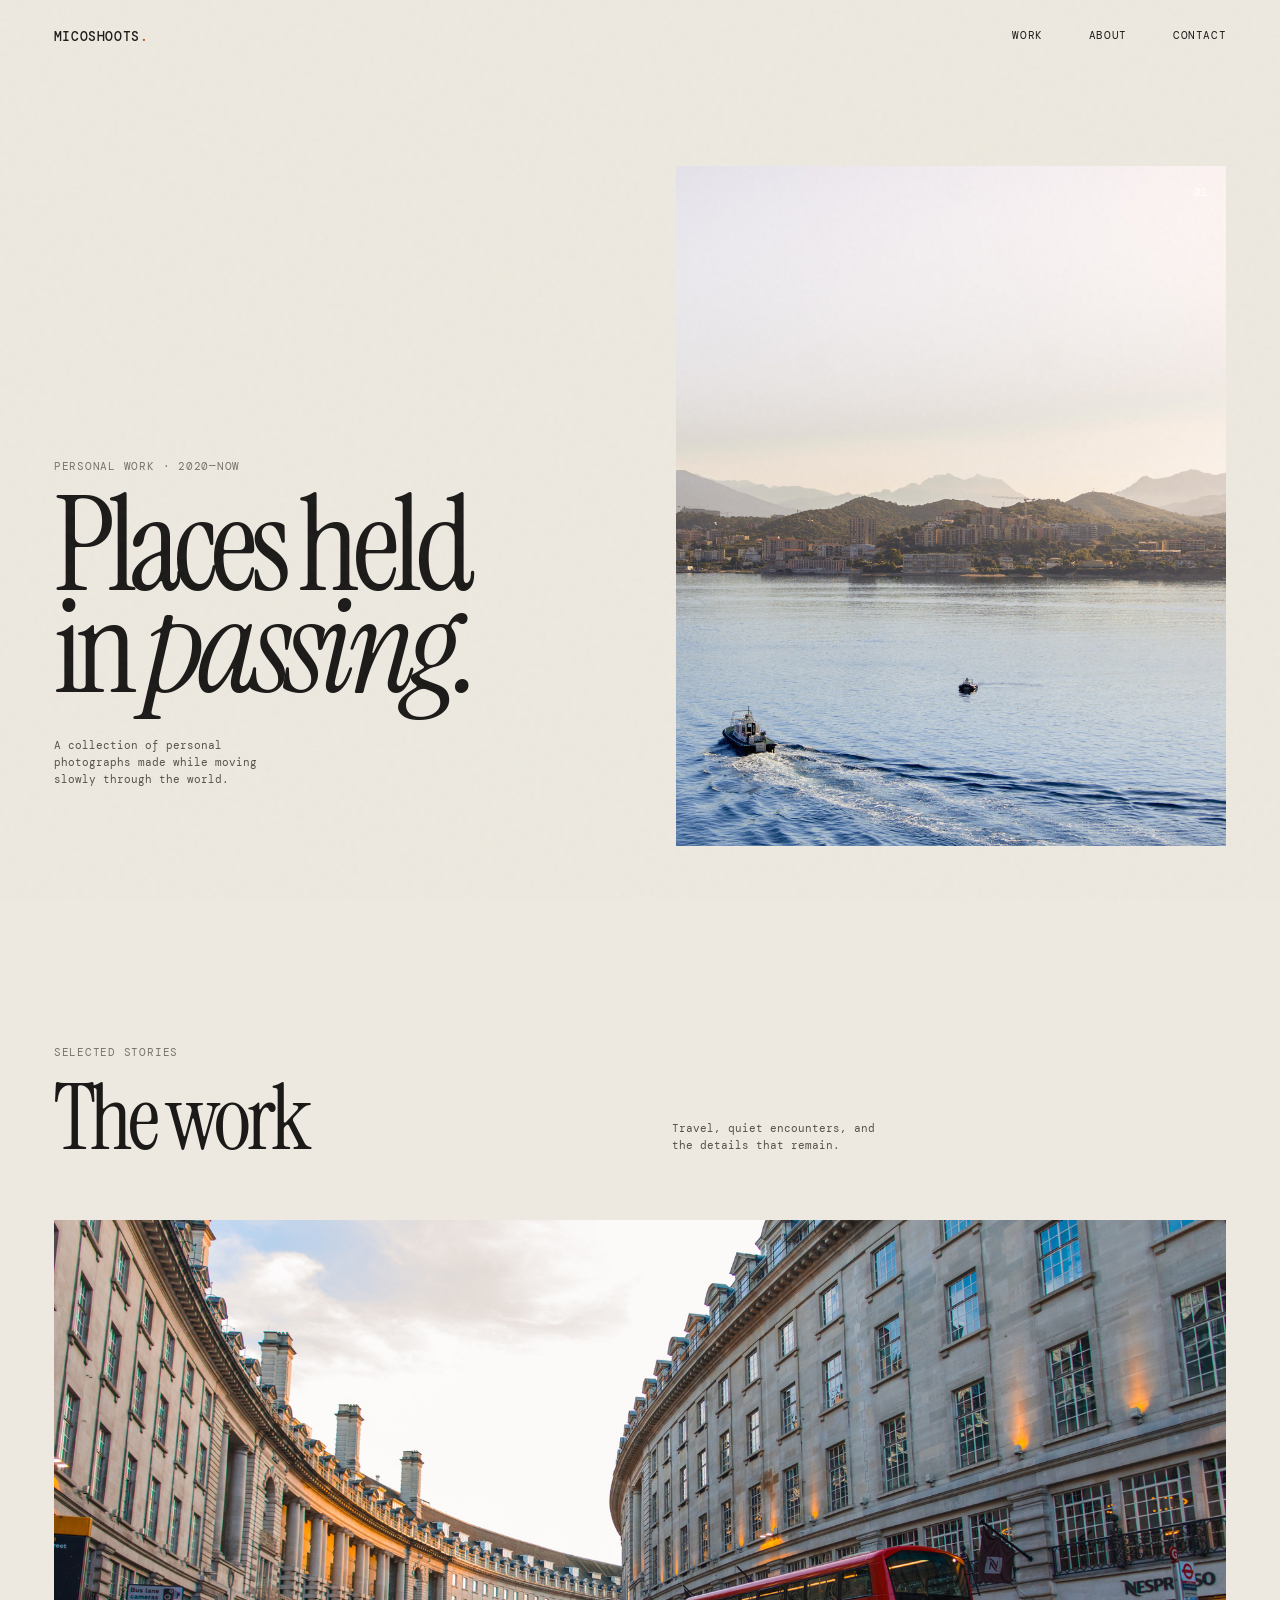
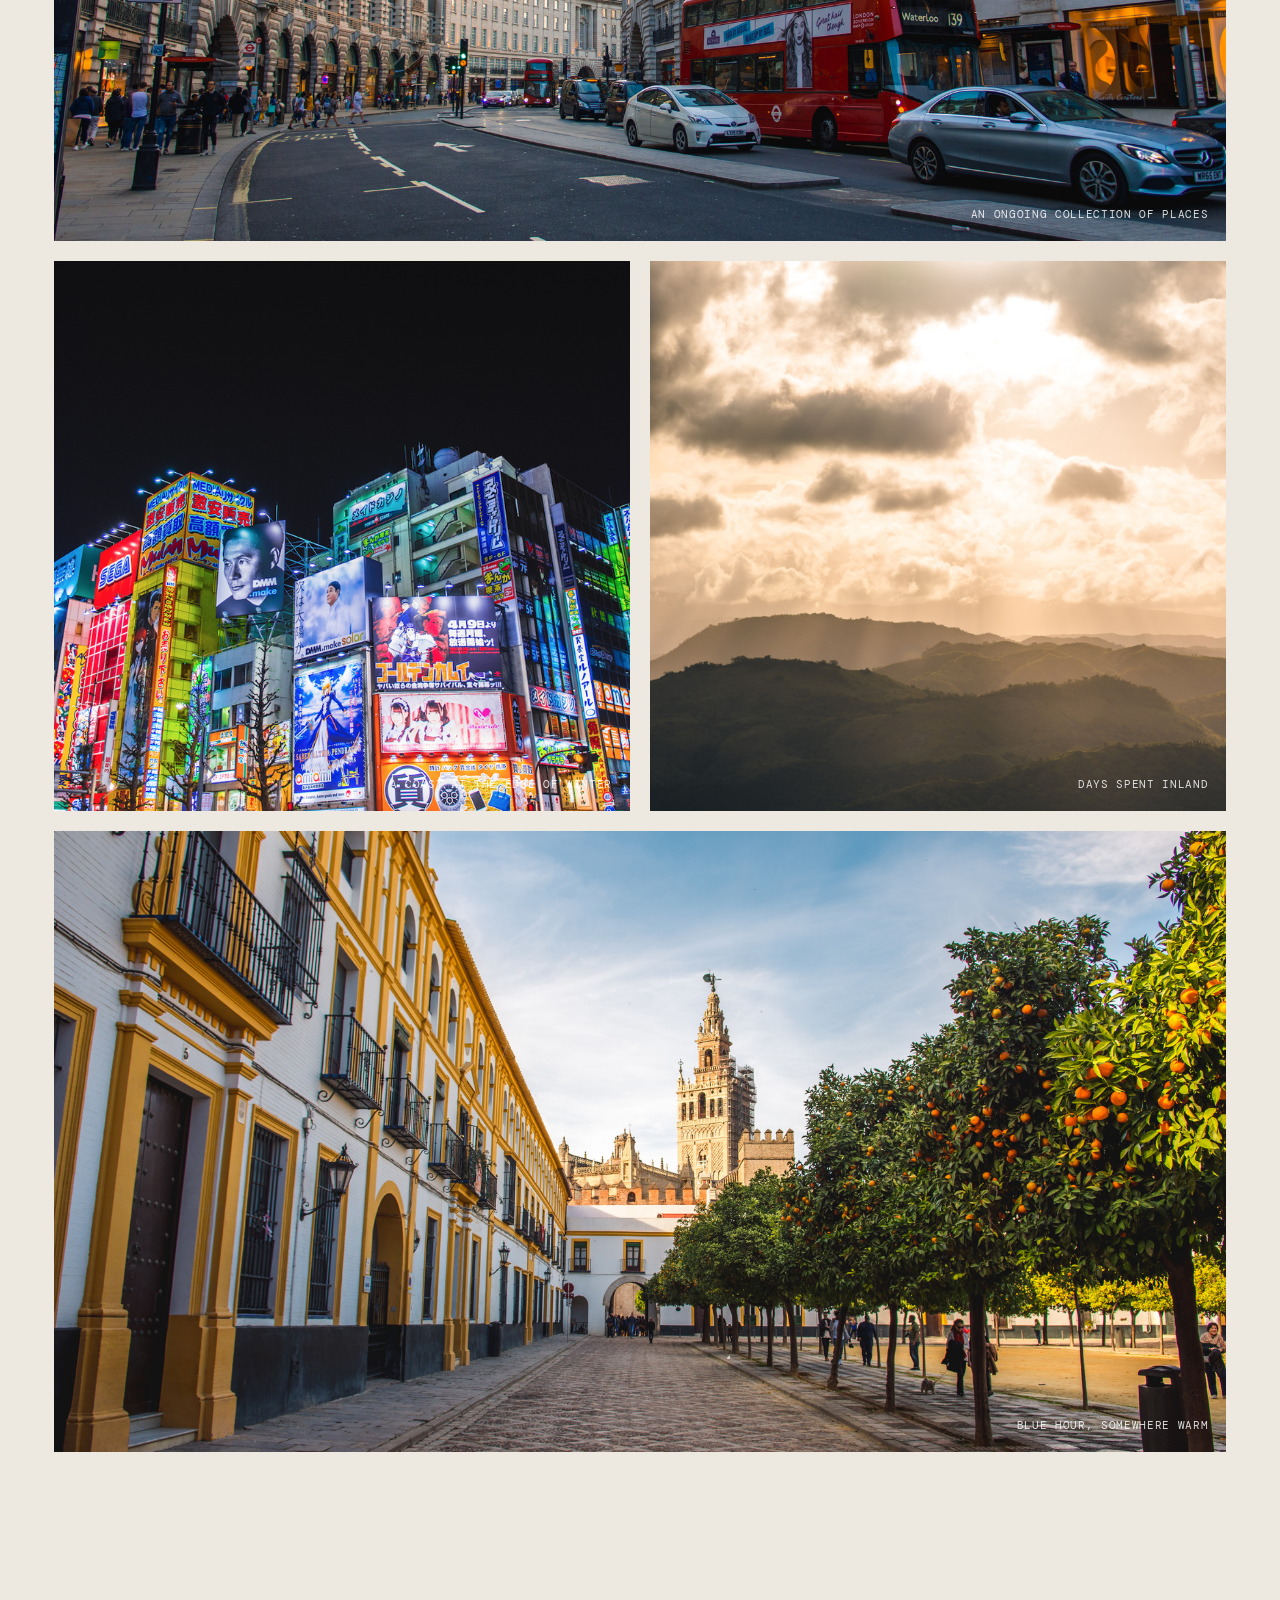
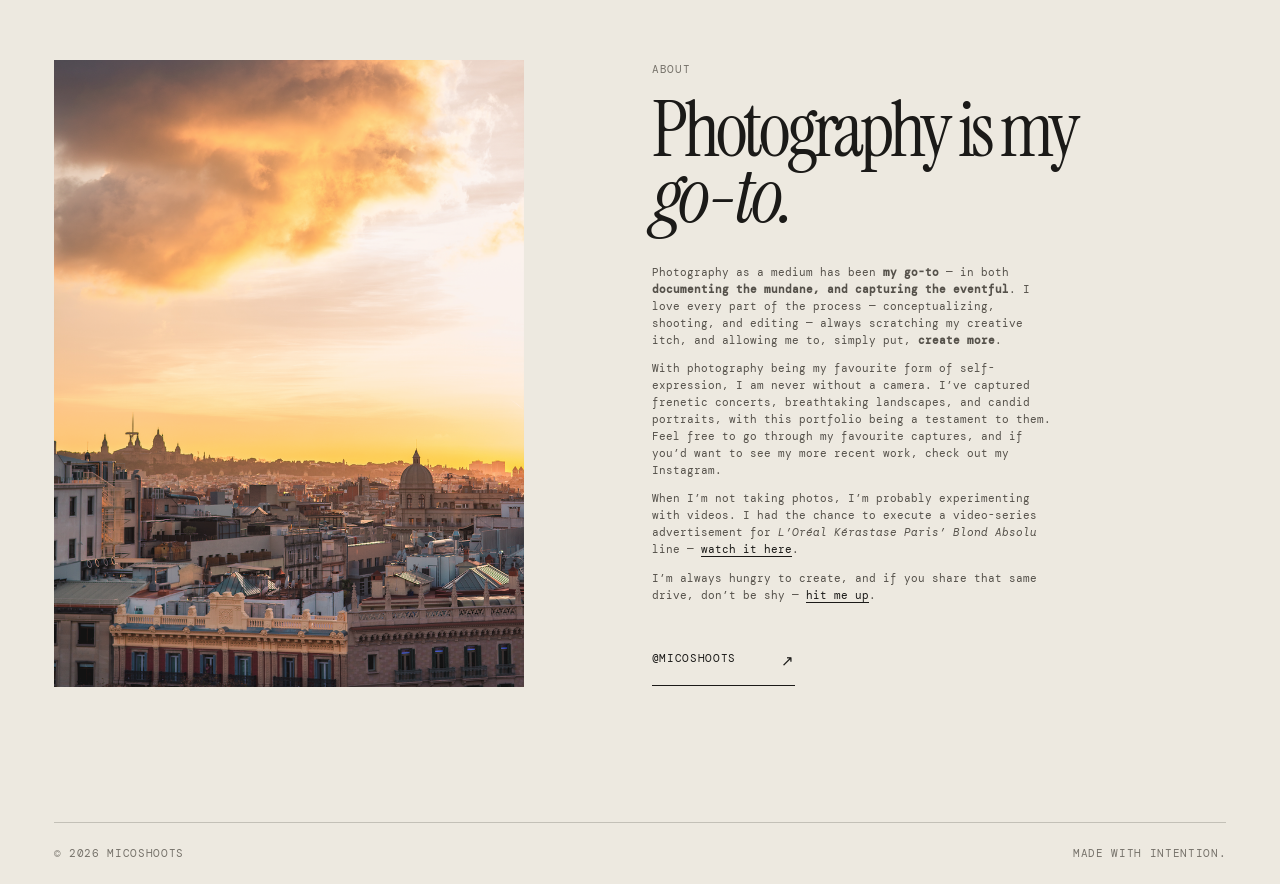
==== index.html @ 1fcacd31 "Update About section with portfolio bio" ====
<!doctype html>
<html lang="en">
  <head>
    <meta charset="UTF-8" />
    <meta name="viewport" content="width=device-width, initial-scale=1.0" />
    <meta name="description" content="A personal travel photography portfolio." />
    <title>micoshoots — Photographs</title>
    <link rel="preconnect" href="https://fonts.googleapis.com" />
    <link rel="preconnect" href="https://fonts.gstatic.com" crossorigin />
    <link href="https://fonts.googleapis.com/css2?family=DM+Mono:wght@400;500&family=Instrument+Serif:ital@0;1&display=swap" rel="stylesheet" />
    <link rel="stylesheet" href="styles.css" />
  </head>
  <body>
    <div class="grain" aria-hidden="true"></div>
    <header class="site-header">
      <a class="wordmark" href="#top">micoshoots<span>.</span></a>
      <nav aria-label="Primary navigation">
        <a href="#work">Work</a>
        <a href="#about">About</a>
        <a href="mailto:mico.go@gmail.com">Contact</a>
      </nav>
    </header>

    <main id="top">
      <section class="hero" aria-labelledby="hero-title">
        <div class="hero-copy">
          <p class="eyebrow">Personal work · 2020—now</p>
          <h1 id="hero-title">Places held<br />in <em>passing.</em></h1>
          <p class="hero-intro">A collection of personal photographs made while moving slowly through the world.</p>
        </div>
        <a class="hero-image image-slot hero-slot" href="#work" aria-label="Explore selected work">
          <img src="images/micoshoots/01.jpg" alt="Corsica, France" fetchpriority="high" />
          <span class="photo-number">01</span>
          <span class="hero-image-caption">Explore the work <span>↓</span></span>
        </a>
      </section>

      <section class="work-section" id="work" aria-labelledby="work-title">
        <div class="section-heading">
          <p class="eyebrow">Selected stories</p>
          <h2 id="work-title">The work</h2>
          <p>Travel, quiet encounters, and the details that remain.</p>
        </div>

        <div class="projects">
          <a class="project project-wide image-slot tone-slate" href="projects.html#micoshoots">
            <img src="images/micoshoots/05.jpg" alt="London, United Kingdom" loading="lazy" />
            <div class="project-meta"><span>01</span><span>2025</span></div>
            <div class="project-title"><h3>Micoshoots</h3><p>An ongoing collection of places</p></div>
          </a>
          <a class="project project-tall image-slot tone-rust" href="projects.html#salt-and-stone">
            <img src="images/micoshoots/03.png" alt="Tokyo, Japan" loading="lazy" />
            <div class="project-meta"><span>02</span><span>2024</span></div>
            <div class="project-title"><h3>Salt &amp; stone</h3><p>A coast at the edge of winter</p></div>
          </a>
          <a class="project project-tall image-slot tone-moss" href="projects.html#between-rains">
            <img src="images/micoshoots/10.jpg" alt="Rizal, Philippines" loading="lazy" />
            <div class="project-meta"><span>03</span><span>2024</span></div>
            <div class="project-title"><h3>Between rains</h3><p>Days spent inland</p></div>
          </a>
          <a class="project project-wide image-slot tone-dusk" href="projects.html#night-swimmers">
            <img src="images/micoshoots/07.jpg" alt="Seville, Spain" loading="lazy" />
            <div class="project-meta"><span>04</span><span>2023</span></div>
            <div class="project-title"><h3>Night swimmers</h3><p>Blue hour, somewhere warm</p></div>
          </a>
        </div>
      </section>

      <section class="about-section" id="about" aria-labelledby="about-title">
        <div class="about-image image-slot tone-paper"><img src="images/micoshoots/12.png" alt="Barcelona, Spain" loading="lazy" /></div>
        <div class="about-copy">
          <p class="eyebrow">About</p>
          <h2 id="about-title">Photography is my <em>go-to.</em></h2>
          <p>Photography as a medium has been <strong>my go-to</strong> — in both <strong>documenting the mundane, and capturing the eventful</strong>. I love every part of the process — conceptualizing, shooting, and editing — always scratching my creative itch, and allowing me to, simply put, <strong>create more</strong>.</p>
          <p>With photography being my favourite form of self-expression, I am never without a camera. I’ve captured frenetic concerts, breathtaking landscapes, and candid portraits, with this portfolio being a testament to them. Feel free to go through my favourite captures, and if you’d want to see my more recent work, check out my Instagram.</p>
          <p>When I’m not taking photos, I’m probably experimenting with videos. I had the chance to execute a video-series advertisement for <em>L’Oréal Kérastase Paris’ Blond Absolu</em> line — <a href="https://www.facebook.com/watch/?v=1257642291064371" target="_blank" rel="noreferrer">watch it here</a>.</p>
          <p>I’m always hungry to create, and if you share that same drive, don’t be shy — <a href="mailto:mico.go@gmail.com?subject=What's%20up!">hit me up</a>.</p>
          <a class="instagram-link" href="https://instagram.com/micoshoots/" target="_blank" rel="noreferrer">@micoshoots <span>↗</span></a>
        </div>
      </section>
    </main>

    <footer>
      <span>© <span id="year"></span> micoshoots</span>
      <span>Made with intention.</span>
    </footer>
    <script src="script.js"></script>
  </body>
</html>
---- styles.css ----
:root {
  --ink: #1b1a18;
  --paper: #ede9e0;
  --muted: #77736b;
  --line: rgba(27, 26, 24, .2);
  --mono: "DM Mono", monospace;
  --serif: "Instrument Serif", Georgia, serif;
}

* { box-sizing: border-box; }
html { scroll-behavior: smooth; }
body { margin: 0; color: var(--ink); background: var(--paper); font-family: var(--mono); font-size: 11px; line-height: 1.55; }
a { color: inherit; text-decoration: none; }
.grain { pointer-events: none; position: fixed; z-index: 10; inset: 0; opacity: .045; background-image: url("data:image/svg+xml,%3Csvg viewBox='0 0 180 180' xmlns='http://www.w3.org/2000/svg'%3E%3Cfilter id='n'%3E%3CfeTurbulence type='fractalNoise' baseFrequency='.82' numOctaves='4' stitchTiles='stitch'/%3E%3C/filter%3E%3Crect width='100%25' height='100%25' filter='url(%23n)' opacity='.8'/%3E%3C/svg%3E"); }
.site-header { position: absolute; z-index: 2; top: 0; left: 0; width: 100%; display: flex; justify-content: space-between; align-items: center; padding: 27px 4.2vw; text-transform: uppercase; letter-spacing: .055em; }
.wordmark { font-size: 13px; font-weight: 500; }
.wordmark span { color: #b4522b; }
nav { display: flex; gap: clamp(18px, 3.6vw, 55px); }
nav a, .back-link { border-bottom: 1px solid transparent; padding-bottom: 2px; transition: border-color .2s ease; }
nav a:hover, .back-link:hover { border-color: currentColor; }
.hero { min-height: 100svh; display: grid; grid-template-columns: 1fr minmax(280px, 43vw); align-items: stretch; padding: 124px 4.2vw 4.2vw; gap: 5vw; }
.hero-copy { display: flex; flex-direction: column; justify-content: flex-end; padding-bottom: 6.5vh; }
.eyebrow { text-transform: uppercase; letter-spacing: .07em; color: var(--muted); margin: 0 0 20px; }
h1, h2, h3, p { margin-top: 0; }
h1, h2, h3 { font-weight: 400; }
h1 { font-family: var(--serif); font-size: clamp(72px, 10.2vw, 160px); line-height: .78; letter-spacing: -.055em; margin: 0; }
em { font-style: italic; }
.hero-intro { width: min(250px, 90%); margin: 38px 0 0; color: #55514a; }
.image-slot { display: flex; position: relative; overflow: hidden; background: linear-gradient(140deg, #a9afb3 0%, #676e71 45%, #313a3b 100%); isolation: isolate; }
.image-slot::before { content: ""; position: absolute; z-index: -1; inset: 0; opacity: .52; background: radial-gradient(ellipse at 25% 32%, rgba(239,221,170,.9) 0 7%, transparent 22%), linear-gradient(120deg, transparent 35%, rgba(0,0,0,.3) 70%); }
.image-slot::after { content: ""; position: absolute; z-index: -1; inset: 0; background: linear-gradient(180deg, transparent 40%, rgba(0,0,0,.38)); }
.image-slot > img { position: absolute; inset: 0; width: 100%; height: 100%; object-fit: cover; }
.hero-image { min-height: min(680px, 82svh); color: #fff; align-self: end; transition: transform .5s ease; }
.hero-image:hover { transform: scale(.985); }
.replace-note { position: absolute; top: 18px; left: 18px; text-transform: uppercase; letter-spacing: .07em; opacity: .75; }
.photo-number { position: absolute; right: 18px; top: 18px; }
.hero-image-caption { align-self: flex-end; display: flex; justify-content: space-between; width: 100%; padding: 18px; text-transform: uppercase; letter-spacing: .06em; }
.hero-image-caption span { font-size: 16px; line-height: .8; }
.work-section { padding: 16vh 4.2vw; }
.section-heading { display: grid; grid-template-columns: 1fr 1fr; column-gap: 5vw; align-items: end; margin-bottom: 7vh; }
.section-heading .eyebrow { grid-column: 1 / -1; }
h2 { font-family: var(--serif); font-size: clamp(54px, 7vw, 105px); letter-spacing: -.05em; line-height: .85; margin: 0; }
.section-heading > p:last-child { max-width: 220px; margin: 0 0 3px; color: #55514a; }
.projects { display: grid; grid-template-columns: repeat(2, 1fr); gap: 20px; }
.project { min-height: 550px; padding: 18px; color: white; flex-direction: column; justify-content: space-between; transition: transform .45s ease; }
.project:hover { transform: translateY(-5px); }
.project-wide { grid-column: span 2; min-height: 69vh; }
.project-meta, .project-title { display: flex; justify-content: space-between; gap: 12px; text-transform: uppercase; letter-spacing: .06em; }
.project-title { align-items: end; }
.project h3 { font-family: var(--serif); font-size: clamp(43px, 5vw, 77px); letter-spacing: -.045em; line-height: .85; text-transform: none; margin: 0; }
.project-title p { margin: 0; text-align: right; opacity: .85; }
.tone-rust { background: linear-gradient(145deg, #d8ab77, #894724 48%, #25271e); }
.tone-rust::before { background: radial-gradient(ellipse at 25% 30%, rgba(255,225,167,.7), transparent 19%), linear-gradient(155deg, transparent 32%, rgba(32,20,15,.55)); }
.tone-moss { background: linear-gradient(145deg, #b5b781, #5f754e 45%, #1d3027); }
.tone-moss::before { background: radial-gradient(ellipse at 75% 22%, rgba(227,221,143,.7), transparent 18%), linear-gradient(155deg, transparent 35%, rgba(0,0,0,.45)); }
.tone-dusk { background: linear-gradient(145deg, #d7a5a6, #6e576a 44%, #242d45); }
.tone-dusk::before { background: radial-gradient(ellipse at 27% 23%, rgba(255,210,165,.85), transparent 15%), linear-gradient(155deg, transparent 45%, rgba(0,0,0,.4)); }
.tone-paper { background: linear-gradient(145deg, #ded5b9, #ae9b77 46%, #615346); }
.tone-paper::before { background: radial-gradient(ellipse at 70% 18%, rgba(255,247,206,.7), transparent 20%), linear-gradient(155deg, transparent 45%, rgba(0,0,0,.23)); }
.about-section { min-height: 90vh; padding: 5vw 4.2vw 15vh; display: grid; grid-template-columns: minmax(260px, .9fr) 1.1fr; gap: clamp(40px, 10vw, 180px); align-items: center; }
.about-image { aspect-ratio: 3 / 4; min-height: 420px; max-height: 72vh; }
.about-copy { max-width: 490px; }
.about-copy h2 { font-size: clamp(55px, 6vw, 94px); margin-bottom: 35px; }
.about-copy > p:not(.eyebrow) { color: #55514a; max-width: 405px; }
.about-copy p a { color: var(--ink); border-bottom: 1px solid var(--ink); }
.instagram-link { display: inline-flex; gap: 45px; margin-top: 23px; padding: 12px 0; text-transform: uppercase; letter-spacing: .06em; border-bottom: 1px solid var(--ink); }
.instagram-link span { font-size: 15px; }
footer { margin: 0 4.2vw; padding: 22px 0; border-top: 1px solid var(--line); display: flex; justify-content: space-between; color: var(--muted); text-transform: uppercase; letter-spacing: .06em; }

/* Project page */
.project-page .site-header { position: relative; }
.story { padding: 8vh 4.2vw 14vh; }
.story-intro { display: grid; grid-template-columns: 1fr 1fr; gap: 5vw; margin: 7vh 0 11vh; }
.story-intro .eyebrow { grid-column: 1 / -1; }
.story-intro h1 { font-size: clamp(82px, 13vw, 200px); }
.story-intro > p:last-child { max-width: 290px; align-self: end; margin-bottom: 0; color: #55514a; }
.story-grid { display: grid; grid-template-columns: repeat(12, 1fr); gap: 20px; }
.story-image { margin: 0; min-height: 380px; padding: 18px; align-items: flex-end; color: white; text-transform: uppercase; letter-spacing: .06em; }
.story-image span { position: relative; z-index: 1; text-shadow: 0 1px 12px rgba(0,0,0,.65); }
.landscape { grid-column: span 8; aspect-ratio: 1.45 / 1; }
.portrait { grid-column: span 4; aspect-ratio: .72 / 1; }
.full { grid-column: 1 / -1; aspect-ratio: 1.65 / 1; }

@media (max-width: 700px) {
  .site-header { padding: 20px 22px; }
  nav { gap: 15px; }
  .hero { display: flex; flex-direction: column; min-height: auto; padding: 115px 22px 22px; gap: 55px; }
  .hero-copy { padding: 0; }
  .hero-image { min-height: 76svh; }
  .work-section { padding: 115px 22px; }
  .section-heading { display: block; margin-bottom: 42px; }
  .section-heading h2 { margin-bottom: 25px; }
  .projects { display: block; }
  .project, .project-wide { min-height: 75svh; margin-bottom: 14px; }
  .project-title { display: block; }
  .project-title p { text-align: left; margin-top: 9px; }
  .about-section { min-height: auto; padding: 0 22px 105px; display: block; }
  .about-image { min-height: 0; margin-bottom: 56px; }
  footer { margin: 0 22px; font-size: 9px; }
  .story { padding: 35px 22px 90px; }
  .story-intro { display: block; margin: 65px 0 75px; }
  .story-intro h1 { margin-bottom: 32px; }
  .story-grid { gap: 12px; }
  .landscape, .portrait, .full { grid-column: 1 / -1; min-height: 300px; }
  .portrait { aspect-ratio: .78 / 1; }
}
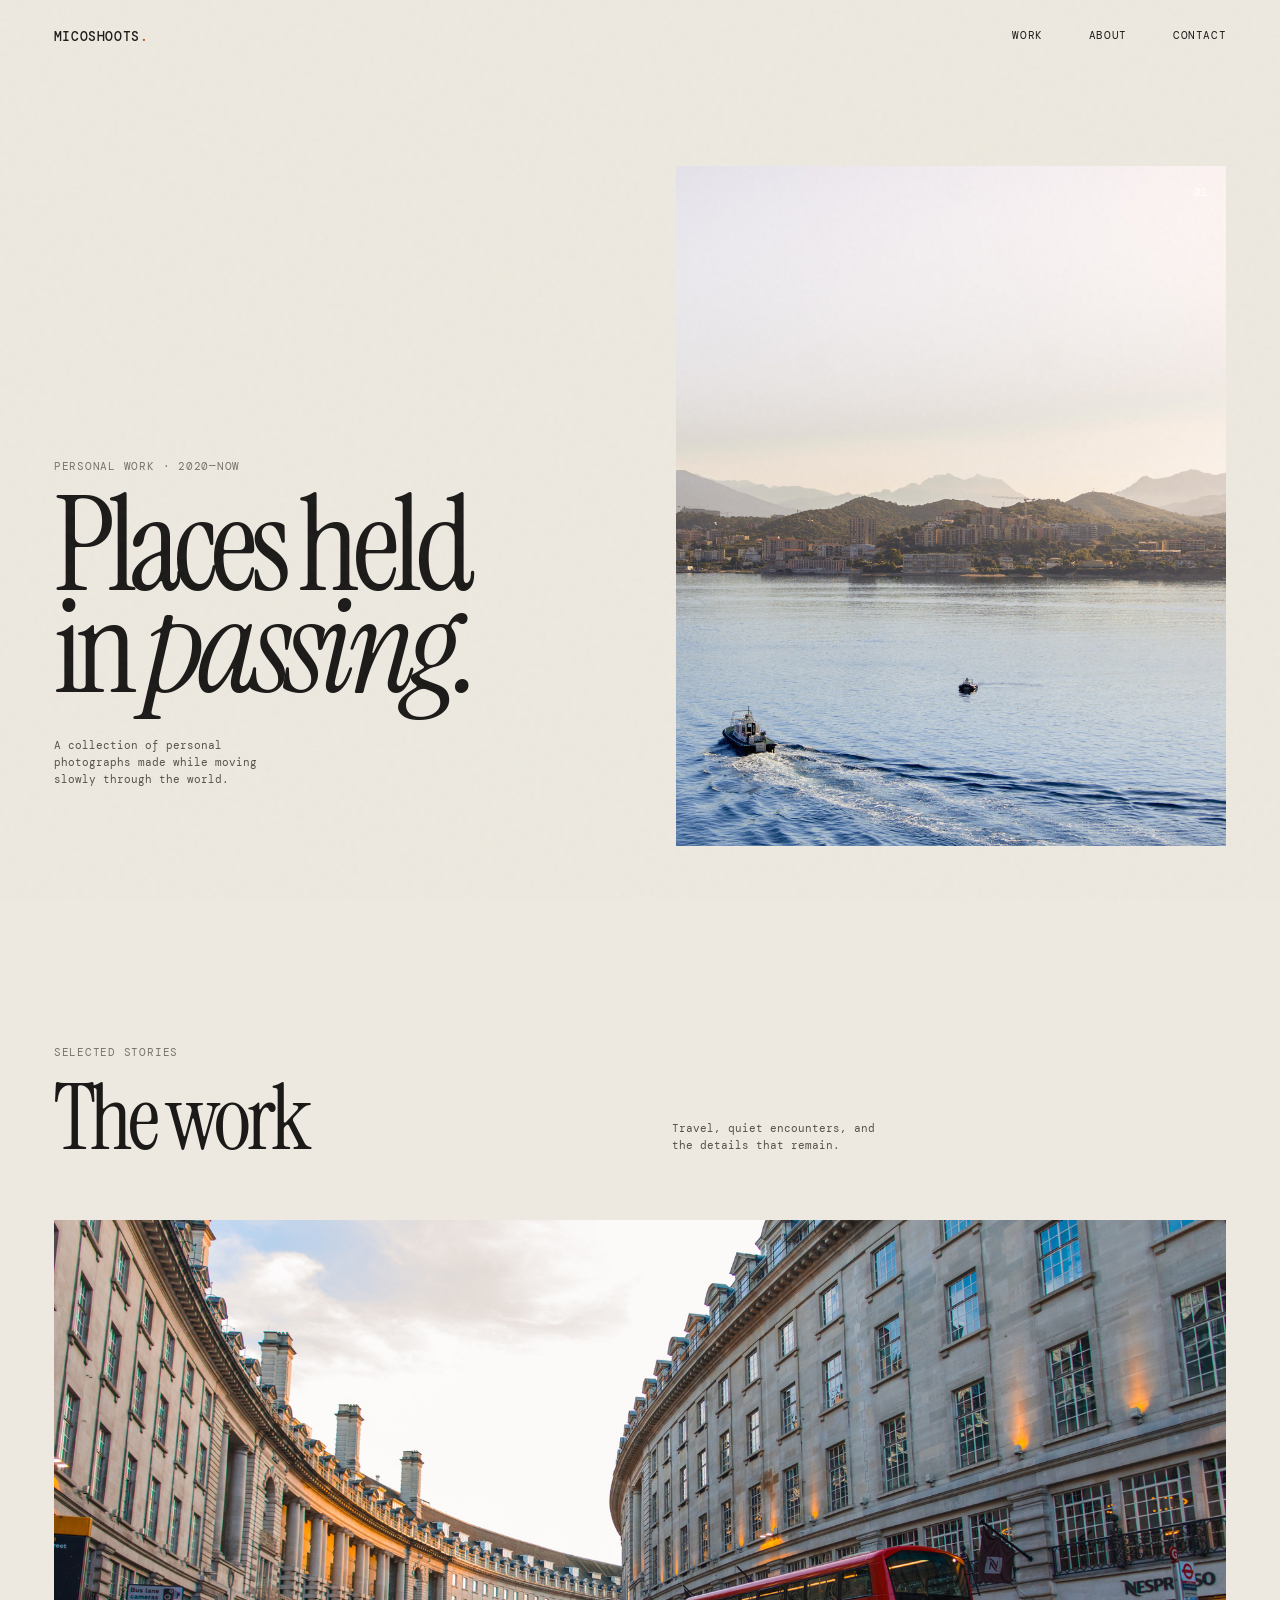
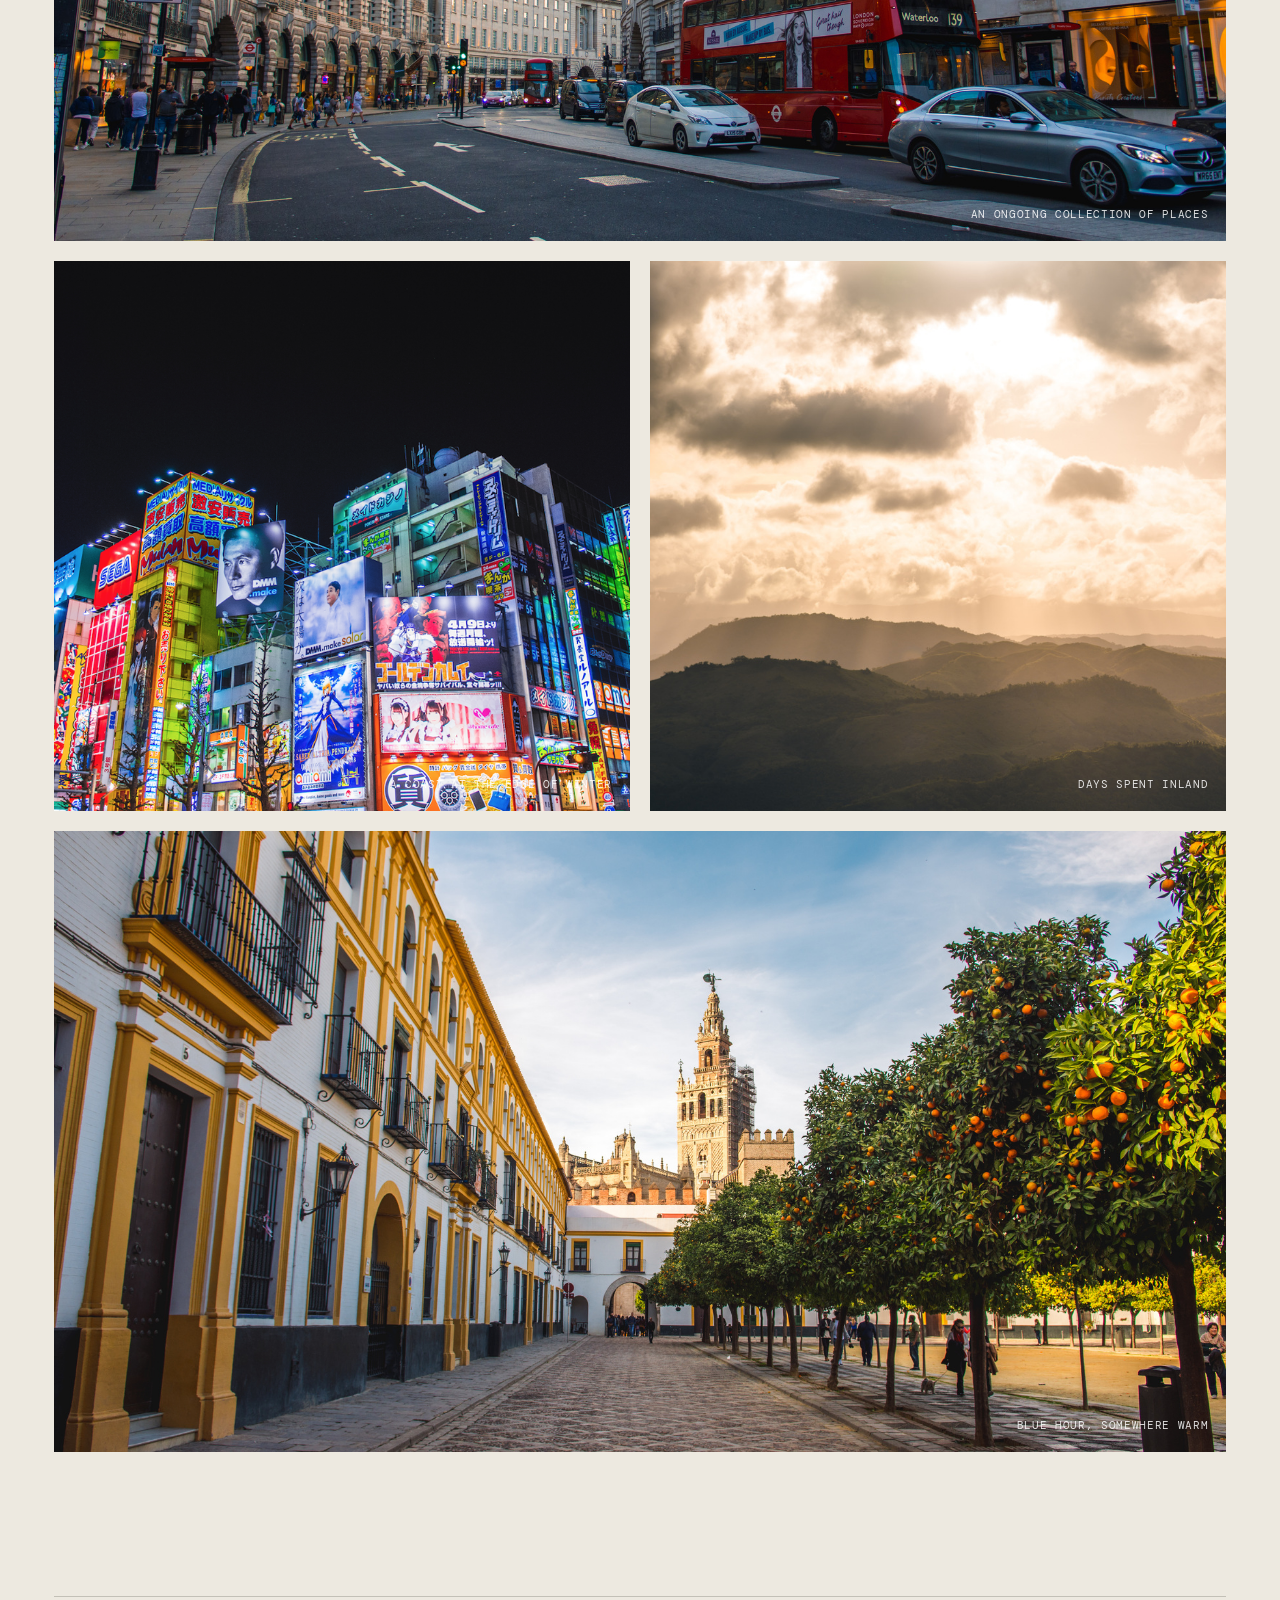
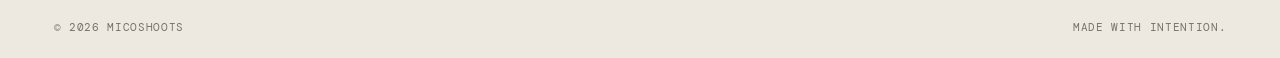
==== commit 13e9d324: "Move About content to dedicated page" ====
--- a/index.html
+++ b/index.html
@@ -5,6 +5,14 @@
     <meta name="viewport" content="width=device-width, initial-scale=1.0" />
     <meta name="description" content="A personal travel photography portfolio." />
     <title>micoshoots — Photographs</title>
+    <!-- Google tag (gtag.js) -->
+    <script async src="https://www.googletagmanager.com/gtag/js?id=G-JV5TZPGL5W"></script>
+    <script>
+      window.dataLayer = window.dataLayer || [];
+      function gtag(){dataLayer.push(arguments);}
+      gtag('js', new Date());
+      gtag('config', 'G-JV5TZPGL5W');
+    </script>
     <link rel="preconnect" href="https://fonts.googleapis.com" />
     <link rel="preconnect" href="https://fonts.gstatic.com" crossorigin />
     <link href="https://fonts.googleapis.com/css2?family=DM+Mono:wght@400;500&family=Instrument+Serif:ital@0;1&display=swap" rel="stylesheet" />
@@ -16,7 +24,7 @@
       <a class="wordmark" href="#top">micoshoots<span>.</span></a>
       <nav aria-label="Primary navigation">
         <a href="#work">Work</a>
-        <a href="#about">About</a>
+        <a href="about.html">About</a>
         <a href="mailto:mico.go@gmail.com">Contact</a>
       </nav>
     </header>
@@ -66,18 +74,6 @@
         </div>
       </section>
 
-      <section class="about-section" id="about" aria-labelledby="about-title">
-        <div class="about-image image-slot tone-paper"><img src="images/micoshoots/12.png" alt="Barcelona, Spain" loading="lazy" /></div>
-        <div class="about-copy">
-          <p class="eyebrow">About</p>
-          <h2 id="about-title">Photography is my <em>go-to.</em></h2>
-          <p>Photography as a medium has been <strong>my go-to</strong> — in both <strong>documenting the mundane, and capturing the eventful</strong>. I love every part of the process — conceptualizing, shooting, and editing — always scratching my creative itch, and allowing me to, simply put, <strong>create more</strong>.</p>
-          <p>With photography being my favourite form of self-expression, I am never without a camera. I’ve captured frenetic concerts, breathtaking landscapes, and candid portraits, with this portfolio being a testament to them. Feel free to go through my favourite captures, and if you’d want to see my more recent work, check out my Instagram.</p>
-          <p>When I’m not taking photos, I’m probably experimenting with videos. I had the chance to execute a video-series advertisement for <em>L’Oréal Kérastase Paris’ Blond Absolu</em> line — <a href="https://www.facebook.com/watch/?v=1257642291064371" target="_blank" rel="noreferrer">watch it here</a>.</p>
-          <p>I’m always hungry to create, and if you share that same drive, don’t be shy — <a href="mailto:mico.go@gmail.com?subject=What's%20up!">hit me up</a>.</p>
-          <a class="instagram-link" href="https://instagram.com/micoshoots/" target="_blank" rel="noreferrer">@micoshoots <span>↗</span></a>
-        </div>
-      </section>
     </main>
 
     <footer>
--- a/styles.css
+++ b/styles.css
@@ -57,12 +57,19 @@
 .tone-dusk::before { background: radial-gradient(ellipse at 27% 23%, rgba(255,210,165,.85), transparent 15%), linear-gradient(155deg, transparent 45%, rgba(0,0,0,.4)); }
 .tone-paper { background: linear-gradient(145deg, #ded5b9, #ae9b77 46%, #615346); }
 .tone-paper::before { background: radial-gradient(ellipse at 70% 18%, rgba(255,247,206,.7), transparent 20%), linear-gradient(155deg, transparent 45%, rgba(0,0,0,.23)); }
-.about-section { min-height: 90vh; padding: 5vw 4.2vw 15vh; display: grid; grid-template-columns: minmax(260px, .9fr) 1.1fr; gap: clamp(40px, 10vw, 180px); align-items: center; }
-.about-image { aspect-ratio: 3 / 4; min-height: 420px; max-height: 72vh; }
-.about-copy { max-width: 490px; }
-.about-copy h2 { font-size: clamp(55px, 6vw, 94px); margin-bottom: 35px; }
-.about-copy > p:not(.eyebrow) { color: #55514a; max-width: 405px; }
-.about-copy p a { color: var(--ink); border-bottom: 1px solid var(--ink); }
+.about-page .site-header { position: relative; }
+.about-page-hero { min-height: calc(100svh - 82px); display: grid; grid-template-columns: 1fr minmax(340px, 42vw); gap: clamp(45px, 8vw, 150px); align-items: end; padding: 8vh 4.2vw 7vh; }
+.about-page-title { max-width: 660px; padding-bottom: 7vh; }
+.about-page-title h1 { font-size: clamp(78px, 10.5vw, 168px); }
+.about-lede { width: min(275px, 90%); margin: 42px 0 0; color: #55514a; }
+.about-page-photo { aspect-ratio: 2 / 3; min-height: min(680px, 76svh); color: white; }
+.about-page-photo figcaption { align-self: flex-end; position: relative; width: 100%; padding: 17px 18px; text-transform: uppercase; letter-spacing: .06em; text-shadow: 0 1px 12px rgba(0,0,0,.65); }
+.about-page-story { display: grid; grid-template-columns: 1fr 1fr; gap: clamp(45px, 10vw, 180px); padding: 15vh 4.2vw 18vh; border-top: 1px solid var(--line); }
+.about-page-note { color: var(--muted); }
+.about-page-note > p:last-child { max-width: 170px; margin: 0; }
+.about-page-copy { max-width: 490px; }
+.about-page-copy > p { color: #55514a; max-width: 405px; margin-bottom: 22px; }
+.about-page-copy p a { color: var(--ink); border-bottom: 1px solid var(--ink); }
 .instagram-link { display: inline-flex; gap: 45px; margin-top: 23px; padding: 12px 0; text-transform: uppercase; letter-spacing: .06em; border-bottom: 1px solid var(--ink); }
 .instagram-link span { font-size: 15px; }
 footer { margin: 0 4.2vw; padding: 22px 0; border-top: 1px solid var(--line); display: flex; justify-content: space-between; color: var(--muted); text-transform: uppercase; letter-spacing: .06em; }
@@ -84,9 +91,11 @@
 @media (max-width: 700px) {
   .site-header { padding: 20px 22px; }
   nav { gap: 15px; }
-  .hero { display: flex; flex-direction: column; min-height: auto; padding: 115px 22px 22px; gap: 55px; }
+  .hero { display: flex; flex-direction: column; min-height: 100svh; padding: 96px 22px 24px; gap: 34px; }
   .hero-copy { padding: 0; }
-  .hero-image { min-height: 76svh; }
+  .hero h1 { font-size: clamp(62px, 18vw, 78px); line-height: .8; }
+  .hero-intro { margin-top: 26px; }
+  .hero-image { align-self: stretch; width: 100%; min-height: 0; aspect-ratio: 5 / 4; }
   .work-section { padding: 115px 22px; }
   .section-heading { display: block; margin-bottom: 42px; }
   .section-heading h2 { margin-bottom: 25px; }
@@ -94,8 +103,13 @@
   .project, .project-wide { min-height: 75svh; margin-bottom: 14px; }
   .project-title { display: block; }
   .project-title p { text-align: left; margin-top: 9px; }
-  .about-section { min-height: auto; padding: 0 22px 105px; display: block; }
-  .about-image { min-height: 0; margin-bottom: 56px; }
+  .about-page-hero { display: flex; flex-direction: column; align-items: stretch; min-height: auto; padding: 70px 22px 90px; gap: 56px; }
+  .about-page-title { padding: 0; }
+  .about-page-title h1 { font-size: clamp(67px, 19vw, 88px); line-height: .8; }
+  .about-lede { margin-top: 30px; }
+  .about-page-photo { align-self: stretch; min-height: 0; width: 100%; aspect-ratio: 2 / 3; }
+  .about-page-story { display: block; padding: 88px 22px 105px; }
+  .about-page-note { margin-bottom: 48px; }
   footer { margin: 0 22px; font-size: 9px; }
   .story { padding: 35px 22px 90px; }
   .story-intro { display: block; margin: 65px 0 75px; }
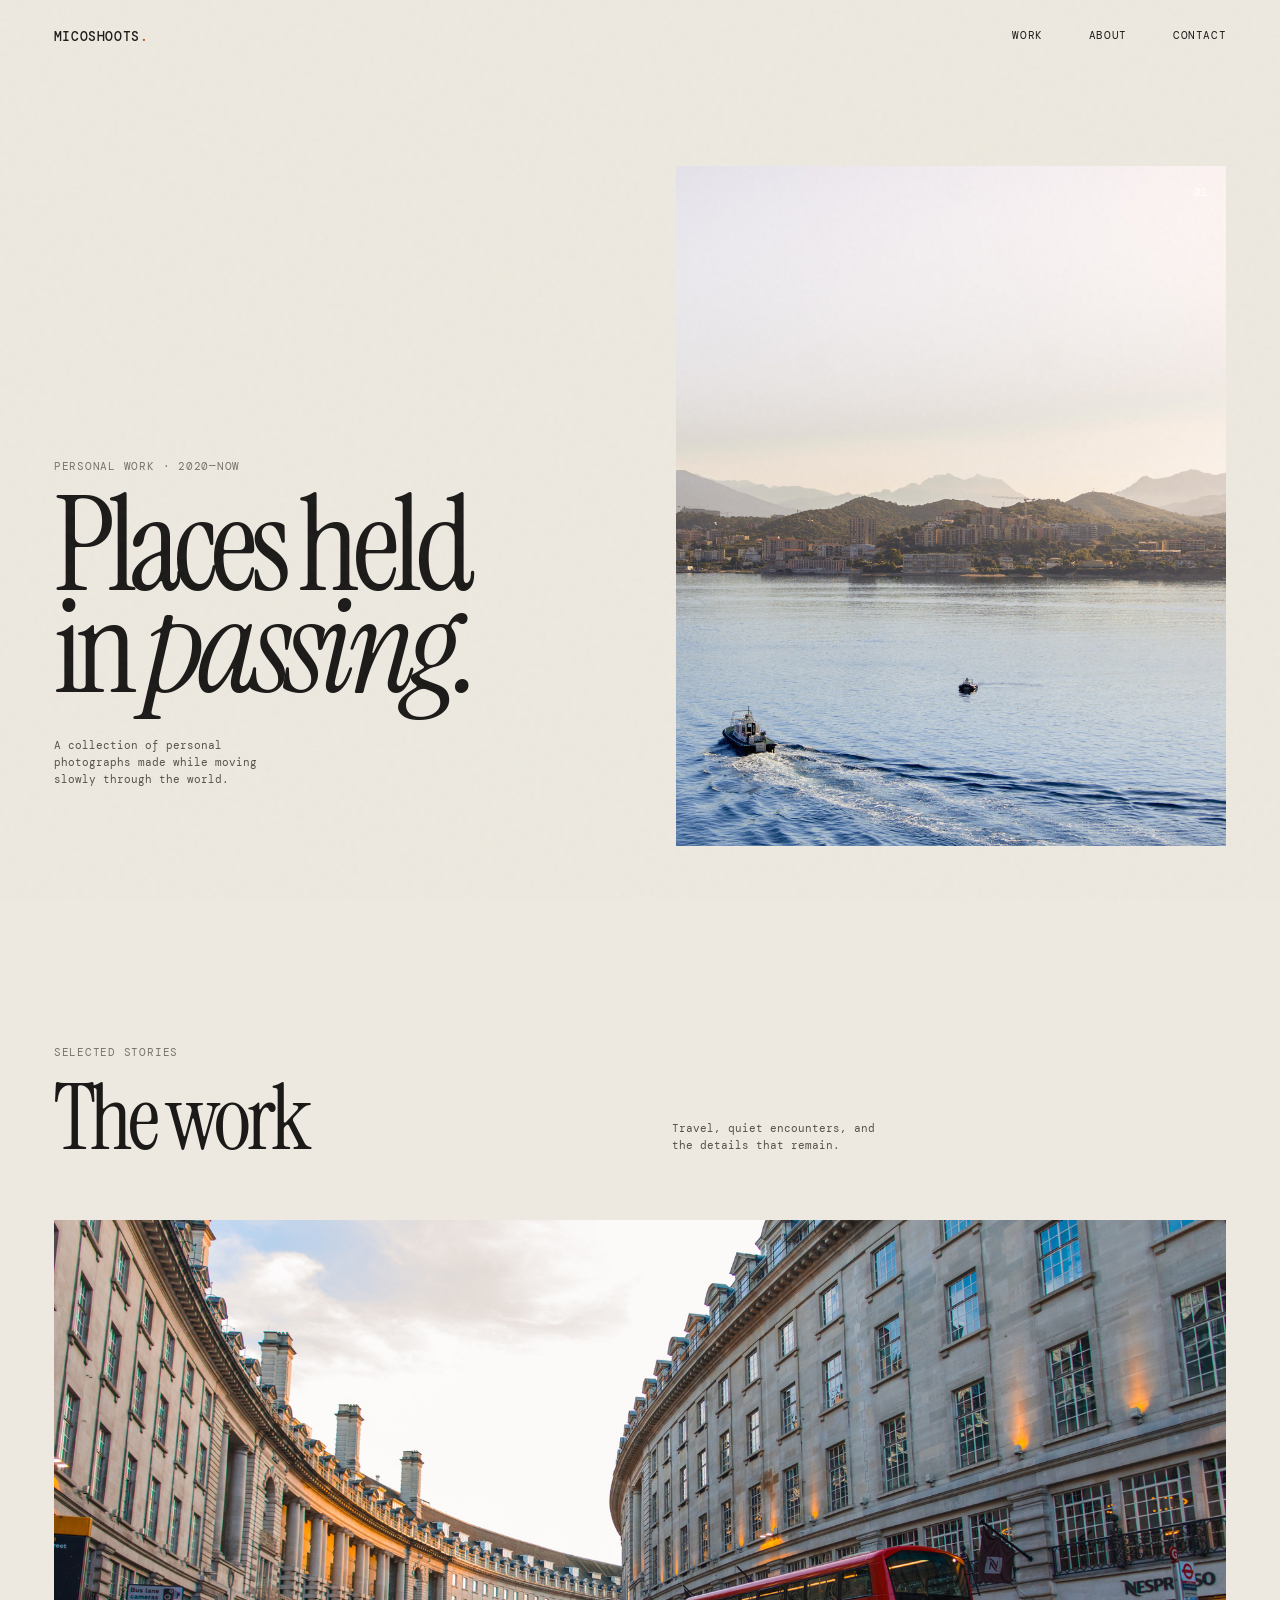
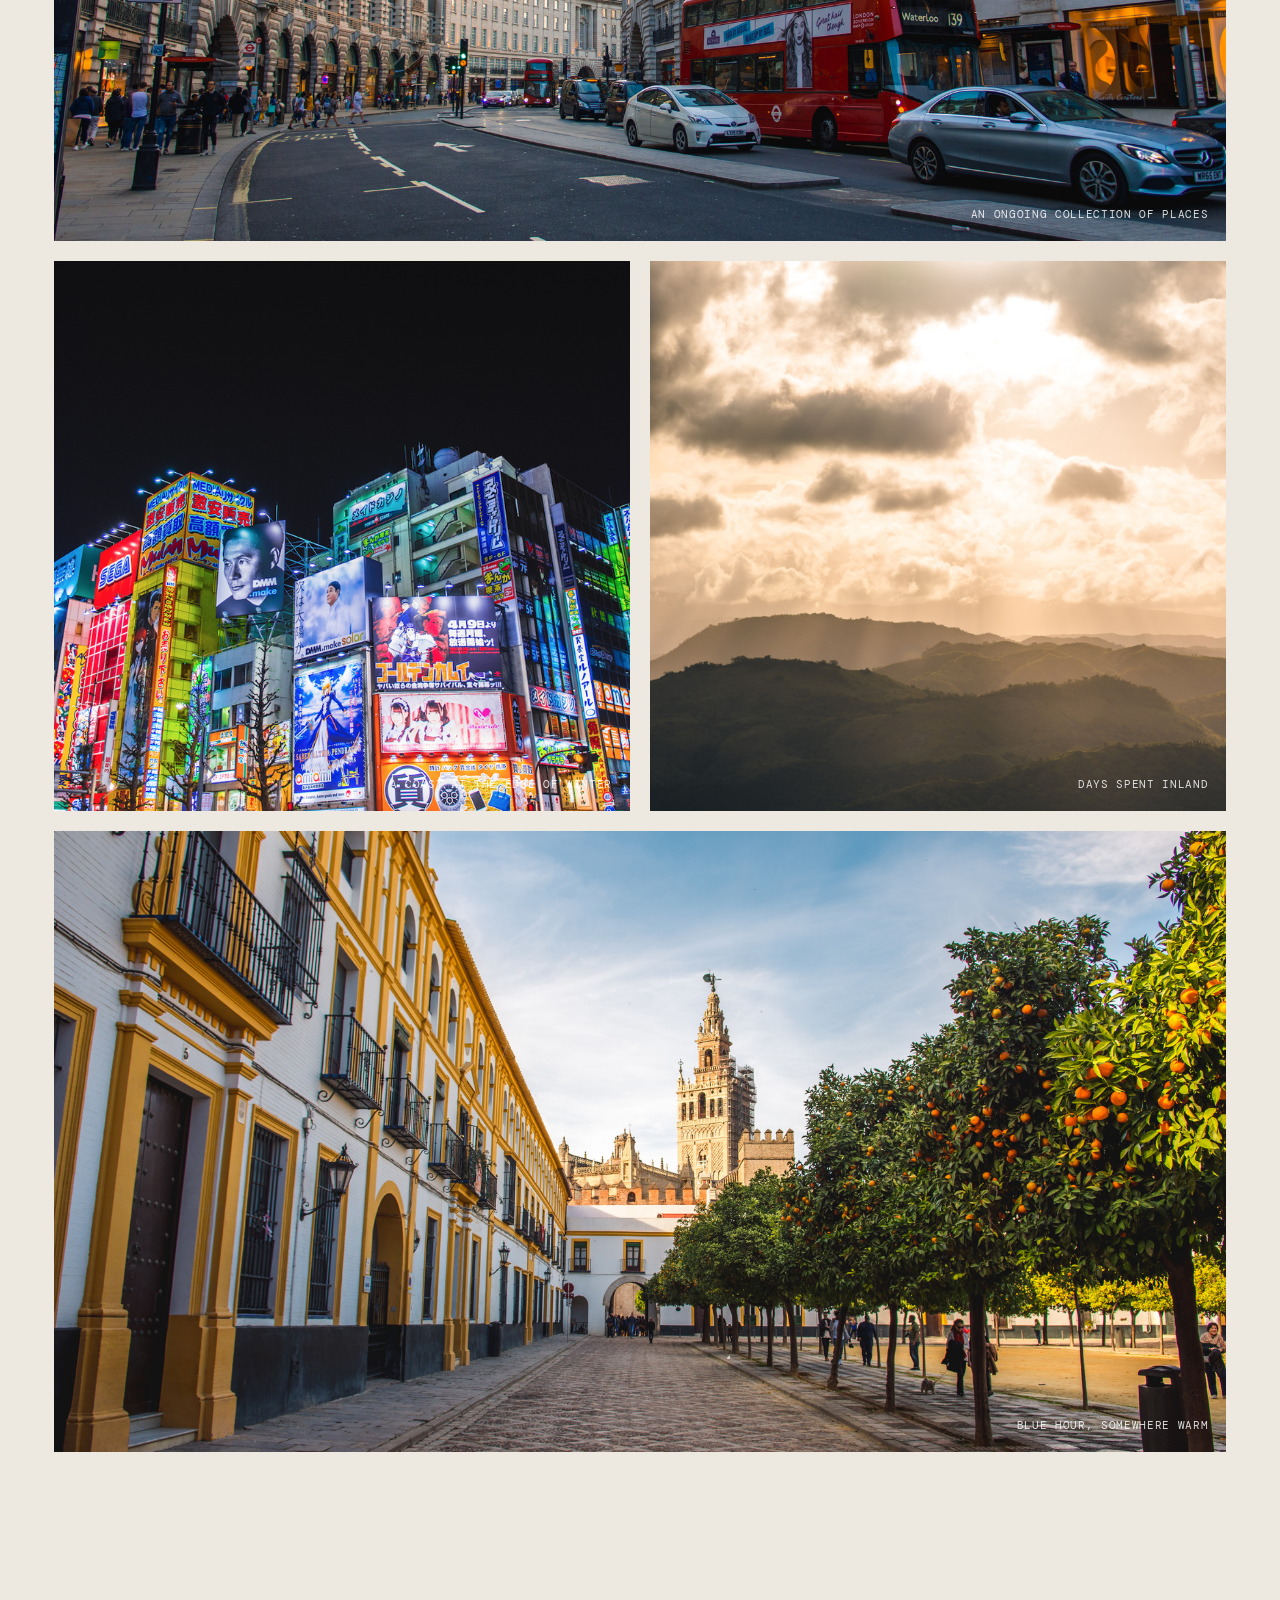
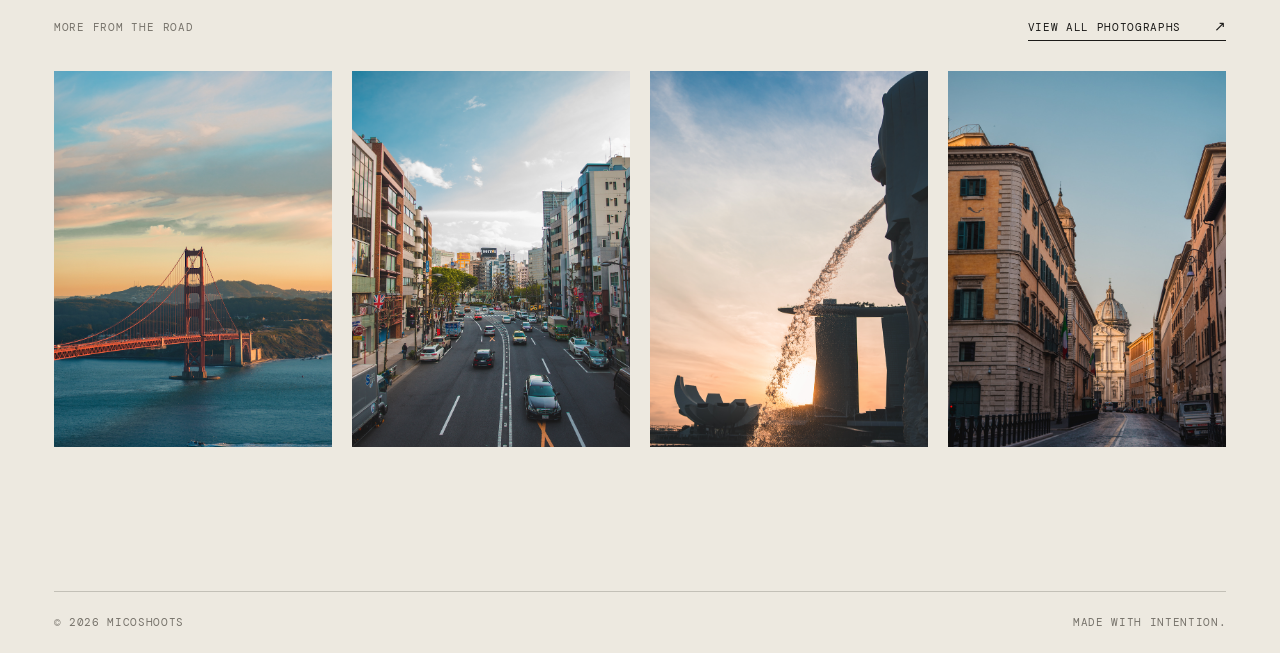
==== commit e468428c: "Feature more Places photographs on home" ====
--- a/index.html
+++ b/index.html
@@ -72,6 +72,19 @@
             <div class="project-title"><h3>Night swimmers</h3><p>Blue hour, somewhere warm</p></div>
           </a>
         </div>
+
+        <section class="more-places" aria-labelledby="more-places-title">
+          <div class="more-places-heading">
+            <p class="eyebrow" id="more-places-title">More from the road</p>
+            <a href="projects.html#micoshoots">View all photographs <span>↗</span></a>
+          </div>
+          <div class="more-places-grid">
+            <a class="more-place image-slot" href="projects.html#micoshoots"><img src="images/micoshoots/06.png" alt="San Francisco, USA" loading="lazy" /></a>
+            <a class="more-place image-slot" href="projects.html#micoshoots"><img src="images/micoshoots/08.png" alt="Tokyo, Japan" loading="lazy" /></a>
+            <a class="more-place image-slot" href="projects.html#micoshoots"><img src="images/micoshoots/09.png" alt="Singapore City, Singapore" loading="lazy" /></a>
+            <a class="more-place image-slot" href="projects.html#micoshoots"><img src="images/micoshoots/11.jpg" alt="Rome, Italy" loading="lazy" /></a>
+          </div>
+        </section>
       </section>
 
     </main>
--- a/styles.css
+++ b/styles.css
@@ -49,6 +49,14 @@
 .project-title { align-items: end; }
 .project h3 { font-family: var(--serif); font-size: clamp(43px, 5vw, 77px); letter-spacing: -.045em; line-height: .85; text-transform: none; margin: 0; }
 .project-title p { margin: 0; text-align: right; opacity: .85; }
+.more-places { margin-top: 20px; padding-top: 16vh; }
+.more-places-heading { display: flex; justify-content: space-between; align-items: baseline; margin-bottom: 30px; }
+.more-places-heading .eyebrow { margin: 0; }
+.more-places-heading a { padding-bottom: 2px; border-bottom: 1px solid var(--ink); text-transform: uppercase; letter-spacing: .06em; }
+.more-places-heading span { margin-left: 25px; font-size: 14px; }
+.more-places-grid { display: grid; grid-template-columns: repeat(4, 1fr); gap: 20px; }
+.more-place { aspect-ratio: .74 / 1; transition: transform .45s ease; }
+.more-place:hover { transform: translateY(-5px); }
 .tone-rust { background: linear-gradient(145deg, #d8ab77, #894724 48%, #25271e); }
 .tone-rust::before { background: radial-gradient(ellipse at 25% 30%, rgba(255,225,167,.7), transparent 19%), linear-gradient(155deg, transparent 32%, rgba(32,20,15,.55)); }
 .tone-moss { background: linear-gradient(145deg, #b5b781, #5f754e 45%, #1d3027); }
@@ -103,6 +111,10 @@
   .project, .project-wide { min-height: 75svh; margin-bottom: 14px; }
   .project-title { display: block; }
   .project-title p { text-align: left; margin-top: 9px; }
+  .more-places { margin-top: 0; padding-top: 90px; }
+  .more-places-heading { display: block; margin-bottom: 25px; }
+  .more-places-heading a { display: inline-block; margin-top: 4px; }
+  .more-places-grid { grid-template-columns: repeat(2, 1fr); gap: 12px; }
   .about-page-hero { display: flex; flex-direction: column; align-items: stretch; min-height: auto; padding: 70px 22px 90px; gap: 56px; }
   .about-page-title { padding: 0; }
   .about-page-title h1 { font-size: clamp(67px, 19vw, 88px); line-height: .8; }
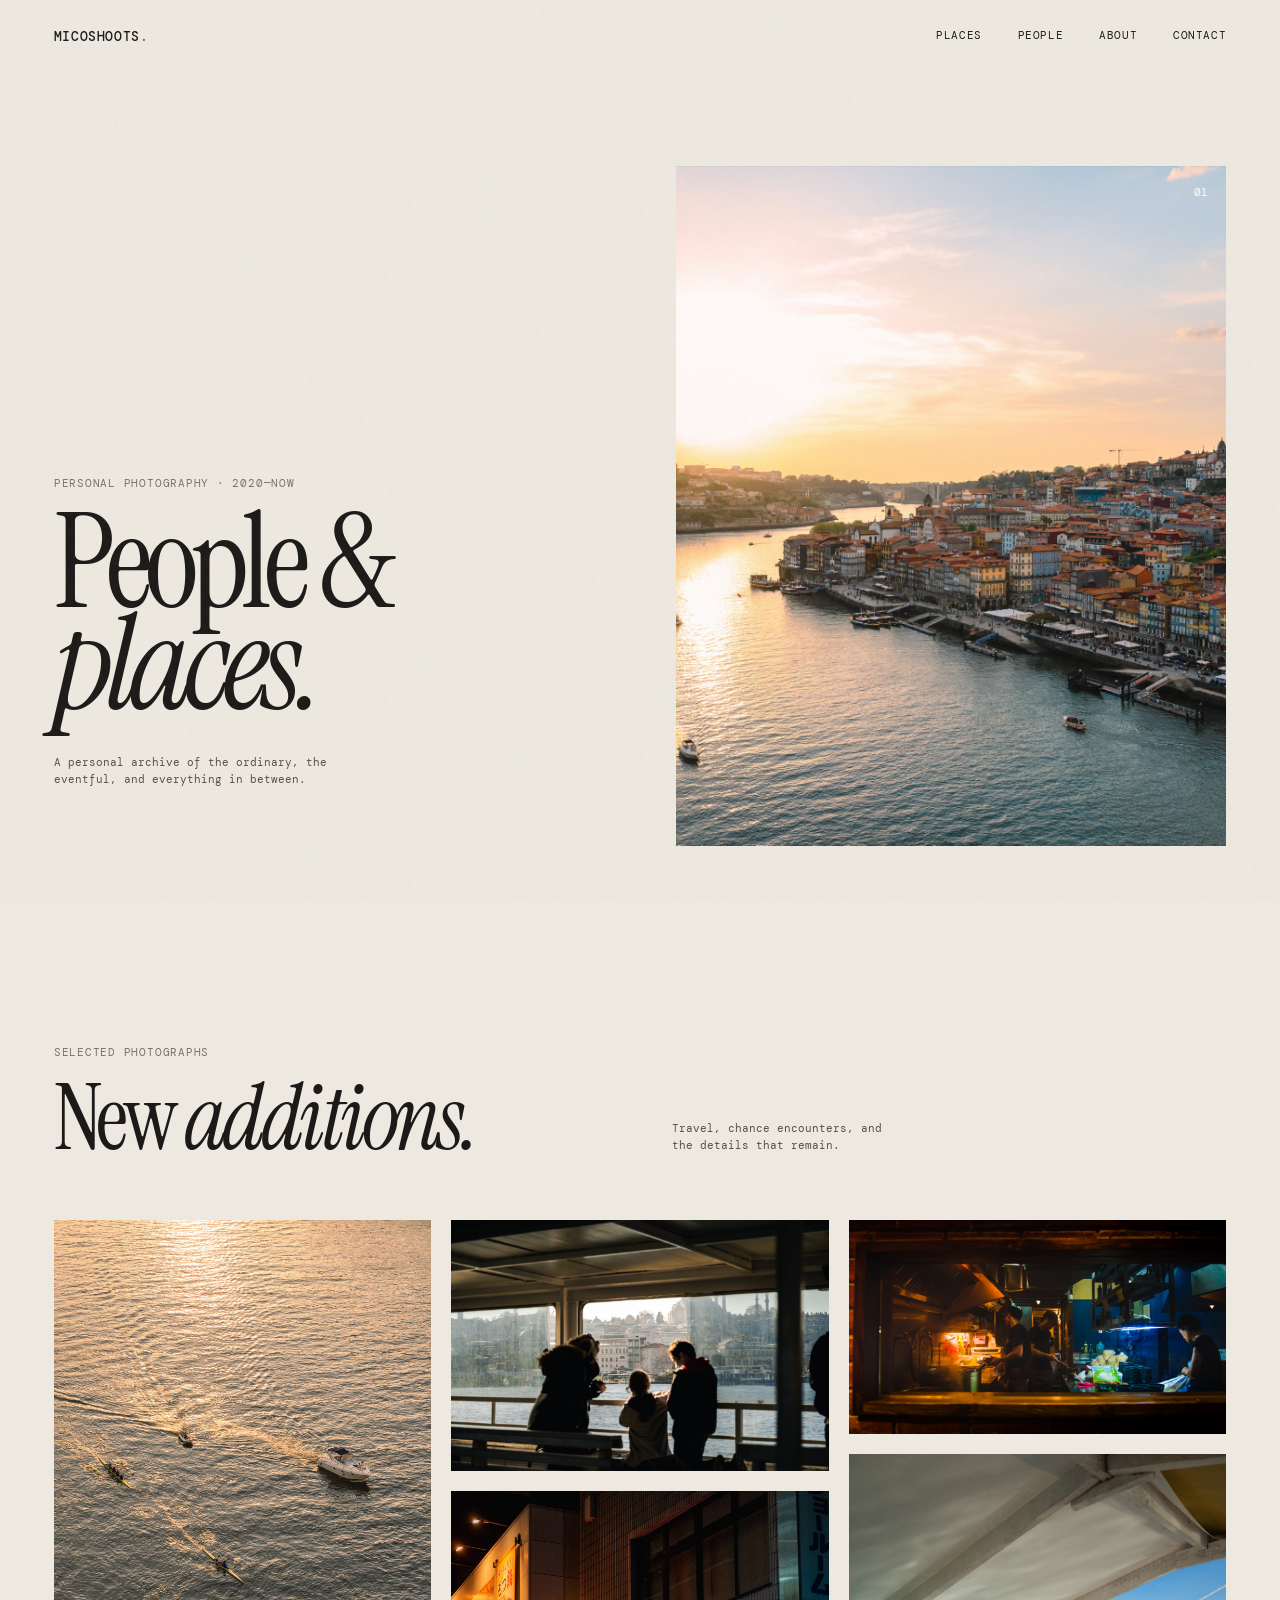
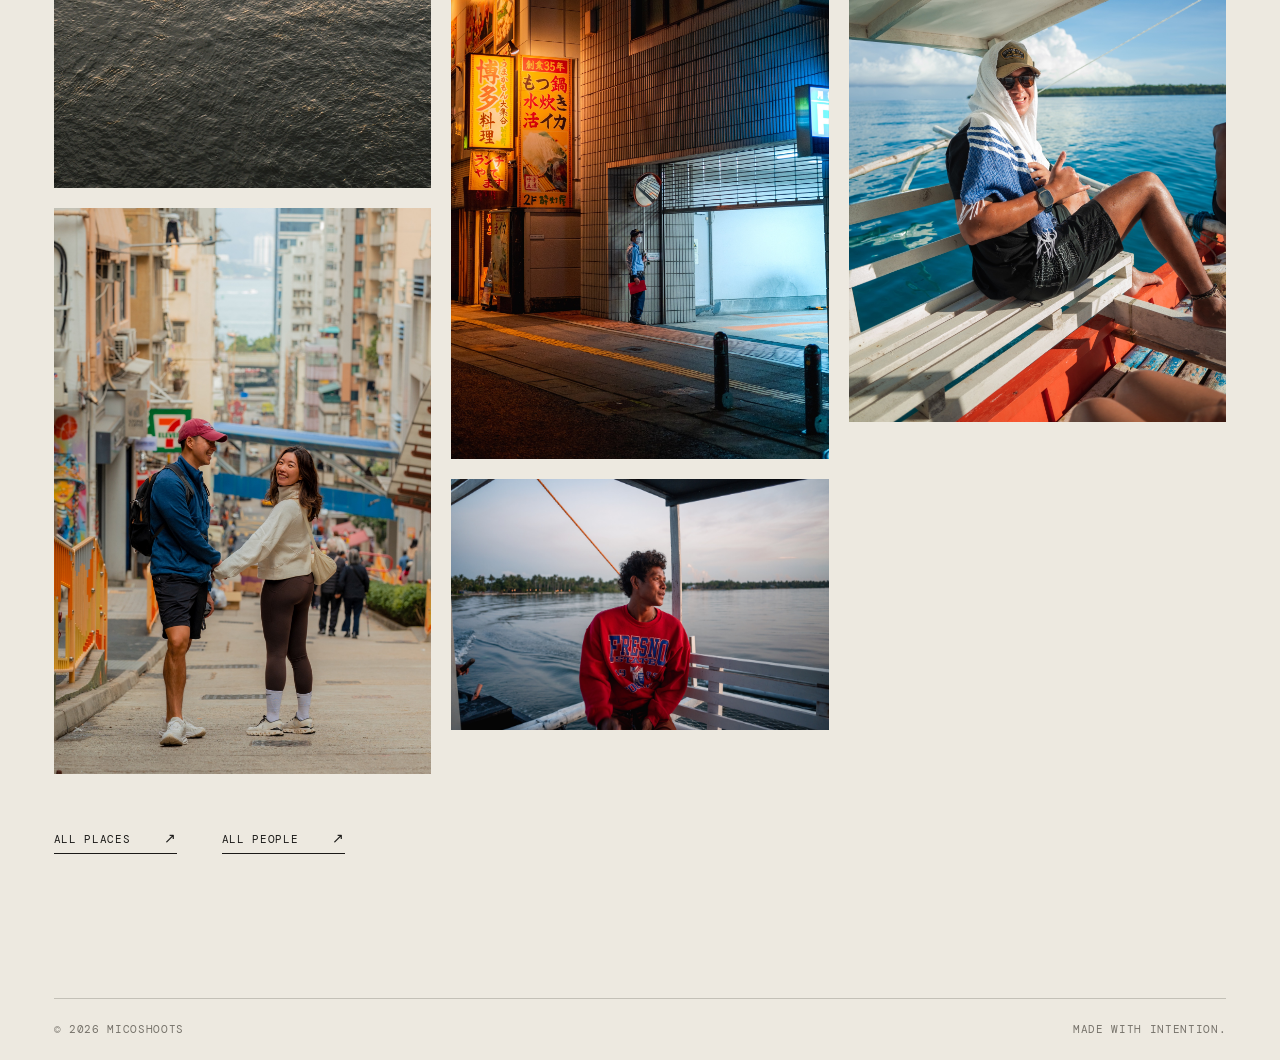
==== commit d40b75e4: "Add Places and People photo galleries" ====
--- a/index.html
+++ b/index.html
@@ -3,8 +3,9 @@
   <head>
     <meta charset="UTF-8" />
     <meta name="viewport" content="width=device-width, initial-scale=1.0" />
-    <meta name="description" content="A personal travel photography portfolio." />
+    <meta name="description" content="Personal photographs of people and places by Mico Go." />
     <title>micoshoots — Photographs</title>
+    <link rel="icon" href="favicon.svg" type="image/svg+xml" />
     <!-- Google tag (gtag.js) -->
     <script async src="https://www.googletagmanager.com/gtag/js?id=G-JV5TZPGL5W"></script>
     <script>
@@ -23,7 +24,8 @@
     <header class="site-header">
       <a class="wordmark" href="#top">micoshoots<span>.</span></a>
       <nav aria-label="Primary navigation">
-        <a href="#work">Work</a>
+        <a href="places.html">Places</a>
+        <a href="people.html">People</a>
         <a href="about.html">About</a>
         <a href="mailto:mico.go@gmail.com">Contact</a>
       </nav>
@@ -32,59 +34,38 @@
     <main id="top">
       <section class="hero" aria-labelledby="hero-title">
         <div class="hero-copy">
-          <p class="eyebrow">Personal work · 2020—now</p>
-          <h1 id="hero-title">Places held<br />in <em>passing.</em></h1>
-          <p class="hero-intro">A collection of personal photographs made while moving slowly through the world.</p>
+          <p class="eyebrow">Personal photography · 2020—now</p>
+          <h1 id="hero-title">People &amp;<br /><em>places.</em></h1>
+          <p class="hero-intro">A personal archive of the ordinary, the eventful, and everything in between.</p>
         </div>
-        <a class="hero-image image-slot hero-slot" href="#work" aria-label="Explore selected work">
-          <img src="images/micoshoots/01.jpg" alt="Corsica, France" fetchpriority="high" />
+        <a class="hero-image image-slot hero-slot" href="#featured" aria-label="Explore selected photographs">
+          <img src="images/places/MTG_1075.jpg" alt="Travel photograph" fetchpriority="high" />
           <span class="photo-number">01</span>
-          <span class="hero-image-caption">Explore the work <span>↓</span></span>
+          <span class="hero-image-caption">See the photographs <span>↓</span></span>
         </a>
       </section>
 
-      <section class="work-section" id="work" aria-labelledby="work-title">
+      <section class="home-selection" id="featured" aria-labelledby="featured-title">
         <div class="section-heading">
-          <p class="eyebrow">Selected stories</p>
-          <h2 id="work-title">The work</h2>
-          <p>Travel, quiet encounters, and the details that remain.</p>
+          <p class="eyebrow">Selected photographs</p>
+          <h2 id="featured-title">New <em>additions.</em></h2>
+          <p>Travel, chance encounters, and the details that remain.</p>
         </div>
 
-        <div class="projects">
-          <a class="project project-wide image-slot tone-slate" href="projects.html#micoshoots">
-            <img src="images/micoshoots/05.jpg" alt="London, United Kingdom" loading="lazy" />
-            <div class="project-meta"><span>01</span><span>2025</span></div>
-            <div class="project-title"><h3>Micoshoots</h3><p>An ongoing collection of places</p></div>
-          </a>
-          <a class="project project-tall image-slot tone-rust" href="projects.html#salt-and-stone">
-            <img src="images/micoshoots/03.png" alt="Tokyo, Japan" loading="lazy" />
-            <div class="project-meta"><span>02</span><span>2024</span></div>
-            <div class="project-title"><h3>Salt &amp; stone</h3><p>A coast at the edge of winter</p></div>
-          </a>
-          <a class="project project-tall image-slot tone-moss" href="projects.html#between-rains">
-            <img src="images/micoshoots/10.jpg" alt="Rizal, Philippines" loading="lazy" />
-            <div class="project-meta"><span>03</span><span>2024</span></div>
-            <div class="project-title"><h3>Between rains</h3><p>Days spent inland</p></div>
-          </a>
-          <a class="project project-wide image-slot tone-dusk" href="projects.html#night-swimmers">
-            <img src="images/micoshoots/07.jpg" alt="Seville, Spain" loading="lazy" />
-            <div class="project-meta"><span>04</span><span>2023</span></div>
-            <div class="project-title"><h3>Night swimmers</h3><p>Blue hour, somewhere warm</p></div>
-          </a>
+        <div class="photo-grid home-photo-grid">
+          <a class="photo-card" href="places.html"><img src="images/places/MTG_1077.jpg" alt="Travel photograph" loading="lazy" /></a>
+          <a class="photo-card" href="people.html"><img src="images/people/20251227-MTG_0203.JPG" alt="Portrait photograph" loading="lazy" /></a>
+          <a class="photo-card" href="places.html"><img src="images/places/MTG_0802.jpg" alt="Travel photograph" loading="lazy" /></a>
+          <a class="photo-card" href="places.html"><img src="images/places/MTG_2035.jpg" alt="Travel photograph" loading="lazy" /></a>
+          <a class="photo-card" href="people.html"><img src="images/people/MTG_6639.jpg" alt="Portrait photograph" loading="lazy" /></a>
+          <a class="photo-card" href="places.html"><img src="images/places/13.jpg" alt="Travel photograph" loading="lazy" /></a>
+          <a class="photo-card" href="people.html"><img src="images/people/MTG_7825.jpg" alt="Portrait photograph" loading="lazy" /></a>
         </div>
 
-        <section class="more-places" aria-labelledby="more-places-title">
-          <div class="more-places-heading">
-            <p class="eyebrow" id="more-places-title">More from the road</p>
-            <a href="projects.html#micoshoots">View all photographs <span>↗</span></a>
-          </div>
-          <div class="more-places-grid">
-            <a class="more-place image-slot" href="projects.html#micoshoots"><img src="images/micoshoots/06.png" alt="San Francisco, USA" loading="lazy" /></a>
-            <a class="more-place image-slot" href="projects.html#micoshoots"><img src="images/micoshoots/08.png" alt="Tokyo, Japan" loading="lazy" /></a>
-            <a class="more-place image-slot" href="projects.html#micoshoots"><img src="images/micoshoots/09.png" alt="Singapore City, Singapore" loading="lazy" /></a>
-            <a class="more-place image-slot" href="projects.html#micoshoots"><img src="images/micoshoots/11.jpg" alt="Rome, Italy" loading="lazy" /></a>
-          </div>
-        </section>
+        <div class="collection-links" aria-label="Browse all photographs">
+          <a href="places.html">All places <span>↗</span></a>
+          <a href="people.html">All people <span>↗</span></a>
+        </div>
       </section>
 
     </main>
--- a/styles.css
+++ b/styles.css
@@ -11,110 +11,88 @@
 html { scroll-behavior: smooth; }
 body { margin: 0; color: var(--ink); background: var(--paper); font-family: var(--mono); font-size: 11px; line-height: 1.55; }
 a { color: inherit; text-decoration: none; }
+h1, h2, p, figure { margin-top: 0; }
+h1, h2 { font-weight: 400; }
 .grain { pointer-events: none; position: fixed; z-index: 10; inset: 0; opacity: .045; background-image: url("data:image/svg+xml,%3Csvg viewBox='0 0 180 180' xmlns='http://www.w3.org/2000/svg'%3E%3Cfilter id='n'%3E%3CfeTurbulence type='fractalNoise' baseFrequency='.82' numOctaves='4' stitchTiles='stitch'/%3E%3C/filter%3E%3Crect width='100%25' height='100%25' filter='url(%23n)' opacity='.8'/%3E%3C/svg%3E"); }
+
 .site-header { position: absolute; z-index: 2; top: 0; left: 0; width: 100%; display: flex; justify-content: space-between; align-items: center; padding: 27px 4.2vw; text-transform: uppercase; letter-spacing: .055em; }
-.wordmark { font-size: 13px; font-weight: 500; }
+.wordmark { font-size: 13px; font-weight: 500; white-space: nowrap; }
 .wordmark span { color: #b4522b; }
-nav { display: flex; gap: clamp(18px, 3.6vw, 55px); }
-nav a, .back-link { border-bottom: 1px solid transparent; padding-bottom: 2px; transition: border-color .2s ease; }
-nav a:hover, .back-link:hover { border-color: currentColor; }
+nav { display: flex; gap: clamp(16px, 2.8vw, 42px); }
+nav a { border-bottom: 1px solid transparent; padding-bottom: 2px; transition: border-color .2s ease; }
+nav a:hover, nav a[aria-current="page"] { border-color: currentColor; }
+
 .hero { min-height: 100svh; display: grid; grid-template-columns: 1fr minmax(280px, 43vw); align-items: stretch; padding: 124px 4.2vw 4.2vw; gap: 5vw; }
 .hero-copy { display: flex; flex-direction: column; justify-content: flex-end; padding-bottom: 6.5vh; }
-.eyebrow { text-transform: uppercase; letter-spacing: .07em; color: var(--muted); margin: 0 0 20px; }
-h1, h2, h3, p { margin-top: 0; }
-h1, h2, h3 { font-weight: 400; }
-h1 { font-family: var(--serif); font-size: clamp(72px, 10.2vw, 160px); line-height: .78; letter-spacing: -.055em; margin: 0; }
+.eyebrow { margin: 0 0 20px; color: var(--muted); text-transform: uppercase; letter-spacing: .07em; }
+h1 { margin-bottom: 0; font-family: var(--serif); font-size: clamp(72px, 10.2vw, 160px); line-height: .78; letter-spacing: -.055em; }
+h2 { margin: 0; font-family: var(--serif); font-size: clamp(54px, 7vw, 105px); line-height: .85; letter-spacing: -.05em; }
 em { font-style: italic; }
-.hero-intro { width: min(250px, 90%); margin: 38px 0 0; color: #55514a; }
-.image-slot { display: flex; position: relative; overflow: hidden; background: linear-gradient(140deg, #a9afb3 0%, #676e71 45%, #313a3b 100%); isolation: isolate; }
-.image-slot::before { content: ""; position: absolute; z-index: -1; inset: 0; opacity: .52; background: radial-gradient(ellipse at 25% 32%, rgba(239,221,170,.9) 0 7%, transparent 22%), linear-gradient(120deg, transparent 35%, rgba(0,0,0,.3) 70%); }
-.image-slot::after { content: ""; position: absolute; z-index: -1; inset: 0; background: linear-gradient(180deg, transparent 40%, rgba(0,0,0,.38)); }
+.hero-intro, .about-lede { width: min(275px, 90%); margin: 38px 0 0; color: #55514a; }
+.image-slot { display: flex; position: relative; overflow: hidden; background: #a9afb3; isolation: isolate; }
+.image-slot::after { content: ""; position: absolute; z-index: -1; inset: 0; background: linear-gradient(180deg, transparent 45%, rgba(0,0,0,.35)); }
 .image-slot > img { position: absolute; inset: 0; width: 100%; height: 100%; object-fit: cover; }
 .hero-image { min-height: min(680px, 82svh); color: #fff; align-self: end; transition: transform .5s ease; }
 .hero-image:hover { transform: scale(.985); }
-.replace-note { position: absolute; top: 18px; left: 18px; text-transform: uppercase; letter-spacing: .07em; opacity: .75; }
-.photo-number { position: absolute; right: 18px; top: 18px; }
-.hero-image-caption { align-self: flex-end; display: flex; justify-content: space-between; width: 100%; padding: 18px; text-transform: uppercase; letter-spacing: .06em; }
+.photo-number { position: absolute; top: 18px; right: 18px; }
+.hero-image-caption { display: flex; align-self: flex-end; justify-content: space-between; width: 100%; padding: 18px; text-transform: uppercase; letter-spacing: .06em; }
 .hero-image-caption span { font-size: 16px; line-height: .8; }
-.work-section { padding: 16vh 4.2vw; }
+
+.home-selection { padding: 16vh 4.2vw; }
 .section-heading { display: grid; grid-template-columns: 1fr 1fr; column-gap: 5vw; align-items: end; margin-bottom: 7vh; }
 .section-heading .eyebrow { grid-column: 1 / -1; }
-h2 { font-family: var(--serif); font-size: clamp(54px, 7vw, 105px); letter-spacing: -.05em; line-height: .85; margin: 0; }
 .section-heading > p:last-child { max-width: 220px; margin: 0 0 3px; color: #55514a; }
-.projects { display: grid; grid-template-columns: repeat(2, 1fr); gap: 20px; }
-.project { min-height: 550px; padding: 18px; color: white; flex-direction: column; justify-content: space-between; transition: transform .45s ease; }
-.project:hover { transform: translateY(-5px); }
-.project-wide { grid-column: span 2; min-height: 69vh; }
-.project-meta, .project-title { display: flex; justify-content: space-between; gap: 12px; text-transform: uppercase; letter-spacing: .06em; }
-.project-title { align-items: end; }
-.project h3 { font-family: var(--serif); font-size: clamp(43px, 5vw, 77px); letter-spacing: -.045em; line-height: .85; text-transform: none; margin: 0; }
-.project-title p { margin: 0; text-align: right; opacity: .85; }
-.more-places { margin-top: 20px; padding-top: 16vh; }
-.more-places-heading { display: flex; justify-content: space-between; align-items: baseline; margin-bottom: 30px; }
-.more-places-heading .eyebrow { margin: 0; }
-.more-places-heading a { padding-bottom: 2px; border-bottom: 1px solid var(--ink); text-transform: uppercase; letter-spacing: .06em; }
-.more-places-heading span { margin-left: 25px; font-size: 14px; }
-.more-places-grid { display: grid; grid-template-columns: repeat(4, 1fr); gap: 20px; }
-.more-place { aspect-ratio: .74 / 1; transition: transform .45s ease; }
-.more-place:hover { transform: translateY(-5px); }
-.tone-rust { background: linear-gradient(145deg, #d8ab77, #894724 48%, #25271e); }
-.tone-rust::before { background: radial-gradient(ellipse at 25% 30%, rgba(255,225,167,.7), transparent 19%), linear-gradient(155deg, transparent 32%, rgba(32,20,15,.55)); }
-.tone-moss { background: linear-gradient(145deg, #b5b781, #5f754e 45%, #1d3027); }
-.tone-moss::before { background: radial-gradient(ellipse at 75% 22%, rgba(227,221,143,.7), transparent 18%), linear-gradient(155deg, transparent 35%, rgba(0,0,0,.45)); }
-.tone-dusk { background: linear-gradient(145deg, #d7a5a6, #6e576a 44%, #242d45); }
-.tone-dusk::before { background: radial-gradient(ellipse at 27% 23%, rgba(255,210,165,.85), transparent 15%), linear-gradient(155deg, transparent 45%, rgba(0,0,0,.4)); }
-.tone-paper { background: linear-gradient(145deg, #ded5b9, #ae9b77 46%, #615346); }
-.tone-paper::before { background: radial-gradient(ellipse at 70% 18%, rgba(255,247,206,.7), transparent 20%), linear-gradient(155deg, transparent 45%, rgba(0,0,0,.23)); }
-.about-page .site-header { position: relative; }
+.photo-grid { columns: 3; column-gap: 20px; }
+.gallery-photo-grid { columns: 4; }
+.photo-card { display: block; break-inside: avoid; margin: 0 0 20px; background: rgba(27,26,24,.08); }
+.photo-card img { display: block; width: 100%; height: auto; }
+.home-photo-grid .photo-card { transition: transform .35s ease; }
+.home-photo-grid .photo-card:hover { transform: translateY(-4px); }
+.collection-links { display: flex; gap: 45px; margin-top: 6vh; text-transform: uppercase; letter-spacing: .06em; }
+.collection-links a { padding-bottom: 3px; border-bottom: 1px solid var(--ink); }
+.collection-links span { margin-left: 26px; font-size: 14px; }
+
+.gallery-page .site-header, .about-page .site-header { position: relative; }
+.gallery-intro { display: grid; grid-template-columns: 1fr minmax(220px, 360px); gap: 5vw; align-items: end; padding: 11vh 4.2vw 13vh; }
+.gallery-intro .eyebrow { grid-column: 1 / -1; }
+.gallery-intro h1 { font-size: clamp(82px, 12vw, 190px); }
+.gallery-intro > p:last-child { max-width: 275px; margin: 0 0 5px; color: #55514a; }
+.gallery-section { padding: 0 4.2vw 16vh; }
+
 .about-page-hero { min-height: calc(100svh - 82px); display: grid; grid-template-columns: 1fr minmax(340px, 42vw); gap: clamp(45px, 8vw, 150px); align-items: end; padding: 8vh 4.2vw 7vh; }
 .about-page-title { max-width: 660px; padding-bottom: 7vh; }
 .about-page-title h1 { font-size: clamp(78px, 10.5vw, 168px); }
-.about-lede { width: min(275px, 90%); margin: 42px 0 0; color: #55514a; }
-.about-page-photo { aspect-ratio: 2 / 3; min-height: min(680px, 76svh); color: white; }
-.about-page-photo figcaption { align-self: flex-end; position: relative; width: 100%; padding: 17px 18px; text-transform: uppercase; letter-spacing: .06em; text-shadow: 0 1px 12px rgba(0,0,0,.65); }
+.about-page-photo { min-height: min(680px, 76svh); aspect-ratio: 2 / 3; color: white; }
+.about-page-photo figcaption { position: relative; align-self: flex-end; width: 100%; padding: 17px 18px; text-transform: uppercase; letter-spacing: .06em; text-shadow: 0 1px 12px rgba(0,0,0,.65); }
 .about-page-story { display: grid; grid-template-columns: 1fr 1fr; gap: clamp(45px, 10vw, 180px); padding: 15vh 4.2vw 18vh; border-top: 1px solid var(--line); }
 .about-page-note { color: var(--muted); }
 .about-page-note > p:last-child { max-width: 170px; margin: 0; }
 .about-page-copy { max-width: 490px; }
-.about-page-copy > p { color: #55514a; max-width: 405px; margin-bottom: 22px; }
+.about-page-copy > p { max-width: 405px; margin-bottom: 22px; color: #55514a; }
 .about-page-copy p a { color: var(--ink); border-bottom: 1px solid var(--ink); }
-.instagram-link { display: inline-flex; gap: 45px; margin-top: 23px; padding: 12px 0; text-transform: uppercase; letter-spacing: .06em; border-bottom: 1px solid var(--ink); }
+.instagram-link { display: inline-flex; gap: 45px; margin-top: 23px; padding: 12px 0; border-bottom: 1px solid var(--ink); text-transform: uppercase; letter-spacing: .06em; }
 .instagram-link span { font-size: 15px; }
-footer { margin: 0 4.2vw; padding: 22px 0; border-top: 1px solid var(--line); display: flex; justify-content: space-between; color: var(--muted); text-transform: uppercase; letter-spacing: .06em; }
 
-/* Project page */
-.project-page .site-header { position: relative; }
-.story { padding: 8vh 4.2vw 14vh; }
-.story-intro { display: grid; grid-template-columns: 1fr 1fr; gap: 5vw; margin: 7vh 0 11vh; }
-.story-intro .eyebrow { grid-column: 1 / -1; }
-.story-intro h1 { font-size: clamp(82px, 13vw, 200px); }
-.story-intro > p:last-child { max-width: 290px; align-self: end; margin-bottom: 0; color: #55514a; }
-.story-grid { display: grid; grid-template-columns: repeat(12, 1fr); gap: 20px; }
-.story-image { margin: 0; min-height: 380px; padding: 18px; align-items: flex-end; color: white; text-transform: uppercase; letter-spacing: .06em; }
-.story-image span { position: relative; z-index: 1; text-shadow: 0 1px 12px rgba(0,0,0,.65); }
-.landscape { grid-column: span 8; aspect-ratio: 1.45 / 1; }
-.portrait { grid-column: span 4; aspect-ratio: .72 / 1; }
-.full { grid-column: 1 / -1; aspect-ratio: 1.65 / 1; }
+footer { display: flex; justify-content: space-between; margin: 0 4.2vw; padding: 22px 0; border-top: 1px solid var(--line); color: var(--muted); text-transform: uppercase; letter-spacing: .06em; }
 
 @media (max-width: 700px) {
   .site-header { padding: 20px 22px; }
-  nav { gap: 15px; }
-  .hero { display: flex; flex-direction: column; min-height: 100svh; padding: 96px 22px 24px; gap: 34px; }
+  nav { gap: 10px; font-size: 10px; }
+  .hero { display: flex; flex-direction: column; min-height: 100svh; padding: 104px 22px 24px; gap: 34px; }
   .hero-copy { padding: 0; }
   .hero h1 { font-size: clamp(62px, 18vw, 78px); line-height: .8; }
   .hero-intro { margin-top: 26px; }
   .hero-image { align-self: stretch; width: 100%; min-height: 0; aspect-ratio: 5 / 4; }
-  .work-section { padding: 115px 22px; }
+  .home-selection { padding: 105px 22px; }
   .section-heading { display: block; margin-bottom: 42px; }
   .section-heading h2 { margin-bottom: 25px; }
-  .projects { display: block; }
-  .project, .project-wide { min-height: 75svh; margin-bottom: 14px; }
-  .project-title { display: block; }
-  .project-title p { text-align: left; margin-top: 9px; }
-  .more-places { margin-top: 0; padding-top: 90px; }
-  .more-places-heading { display: block; margin-bottom: 25px; }
-  .more-places-heading a { display: inline-block; margin-top: 4px; }
-  .more-places-grid { grid-template-columns: repeat(2, 1fr); gap: 12px; }
+  .photo-grid, .gallery-photo-grid { columns: 2; column-gap: 12px; }
+  .photo-card { margin-bottom: 12px; }
+  .collection-links { gap: 26px; margin-top: 50px; }
+  .collection-links span { margin-left: 14px; }
+  .gallery-intro { display: block; padding: 62px 22px 75px; }
+  .gallery-intro h1 { margin-bottom: 32px; font-size: clamp(72px, 20vw, 96px); line-height: .8; }
+  .gallery-section { padding: 0 22px 105px; }
   .about-page-hero { display: flex; flex-direction: column; align-items: stretch; min-height: auto; padding: 70px 22px 90px; gap: 56px; }
   .about-page-title { padding: 0; }
   .about-page-title h1 { font-size: clamp(67px, 19vw, 88px); line-height: .8; }
@@ -123,10 +101,4 @@
   .about-page-story { display: block; padding: 88px 22px 105px; }
   .about-page-note { margin-bottom: 48px; }
   footer { margin: 0 22px; font-size: 9px; }
-  .story { padding: 35px 22px 90px; }
-  .story-intro { display: block; margin: 65px 0 75px; }
-  .story-intro h1 { margin-bottom: 32px; }
-  .story-grid { gap: 12px; }
-  .landscape, .portrait, .full { grid-column: 1 / -1; min-height: 300px; }
-  .portrait { aspect-ratio: .78 / 1; }
 }
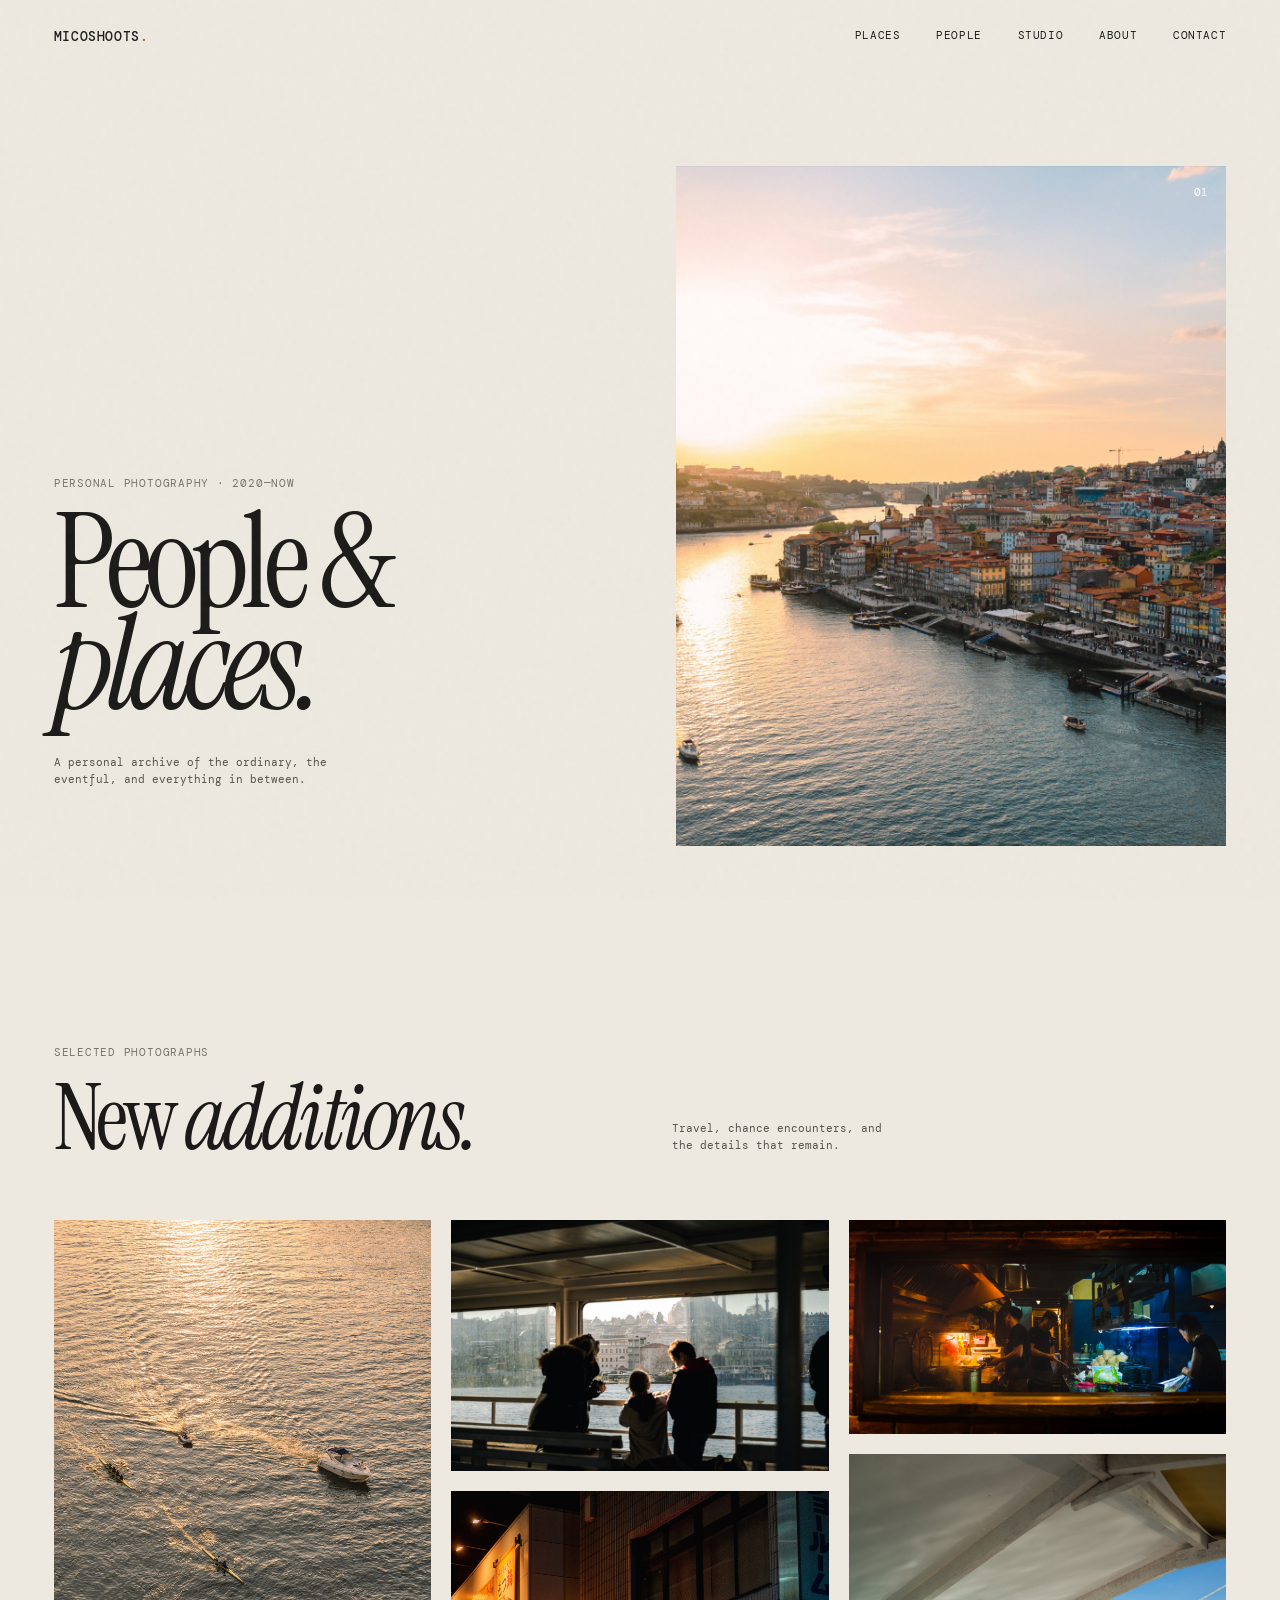
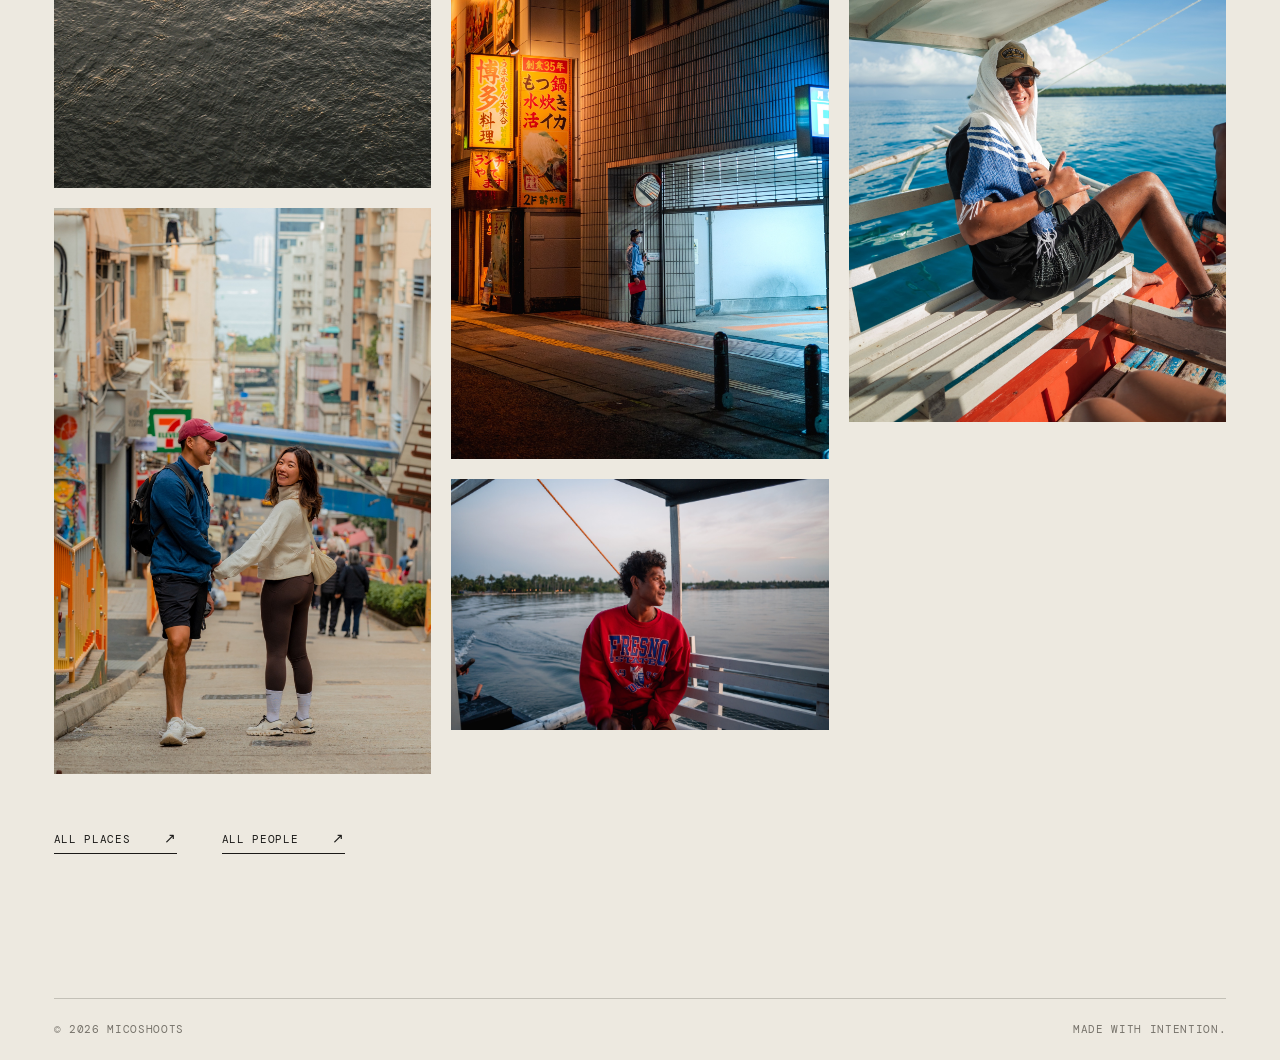
==== commit 77bbeb80: "Add studio work and events gallery" ====
--- a/index.html
+++ b/index.html
@@ -26,6 +26,7 @@
       <nav aria-label="Primary navigation">
         <a href="places.html">Places</a>
         <a href="people.html">People</a>
+        <a href="studio-work-events.html">Studio</a>
         <a href="about.html">About</a>
         <a href="mailto:mico.go@gmail.com">Contact</a>
       </nav>
--- a/styles.css
+++ b/styles.css
@@ -77,7 +77,8 @@
 
 @media (max-width: 700px) {
   .site-header { padding: 20px 22px; }
-  nav { gap: 10px; font-size: 10px; }
+  .wordmark { font-size: 12px; }
+  nav { gap: 7px; font-size: 9px; }
   .hero { display: flex; flex-direction: column; min-height: 100svh; padding: 104px 22px 24px; gap: 34px; }
   .hero-copy { padding: 0; }
   .hero h1 { font-size: clamp(62px, 18vw, 78px); line-height: .8; }
